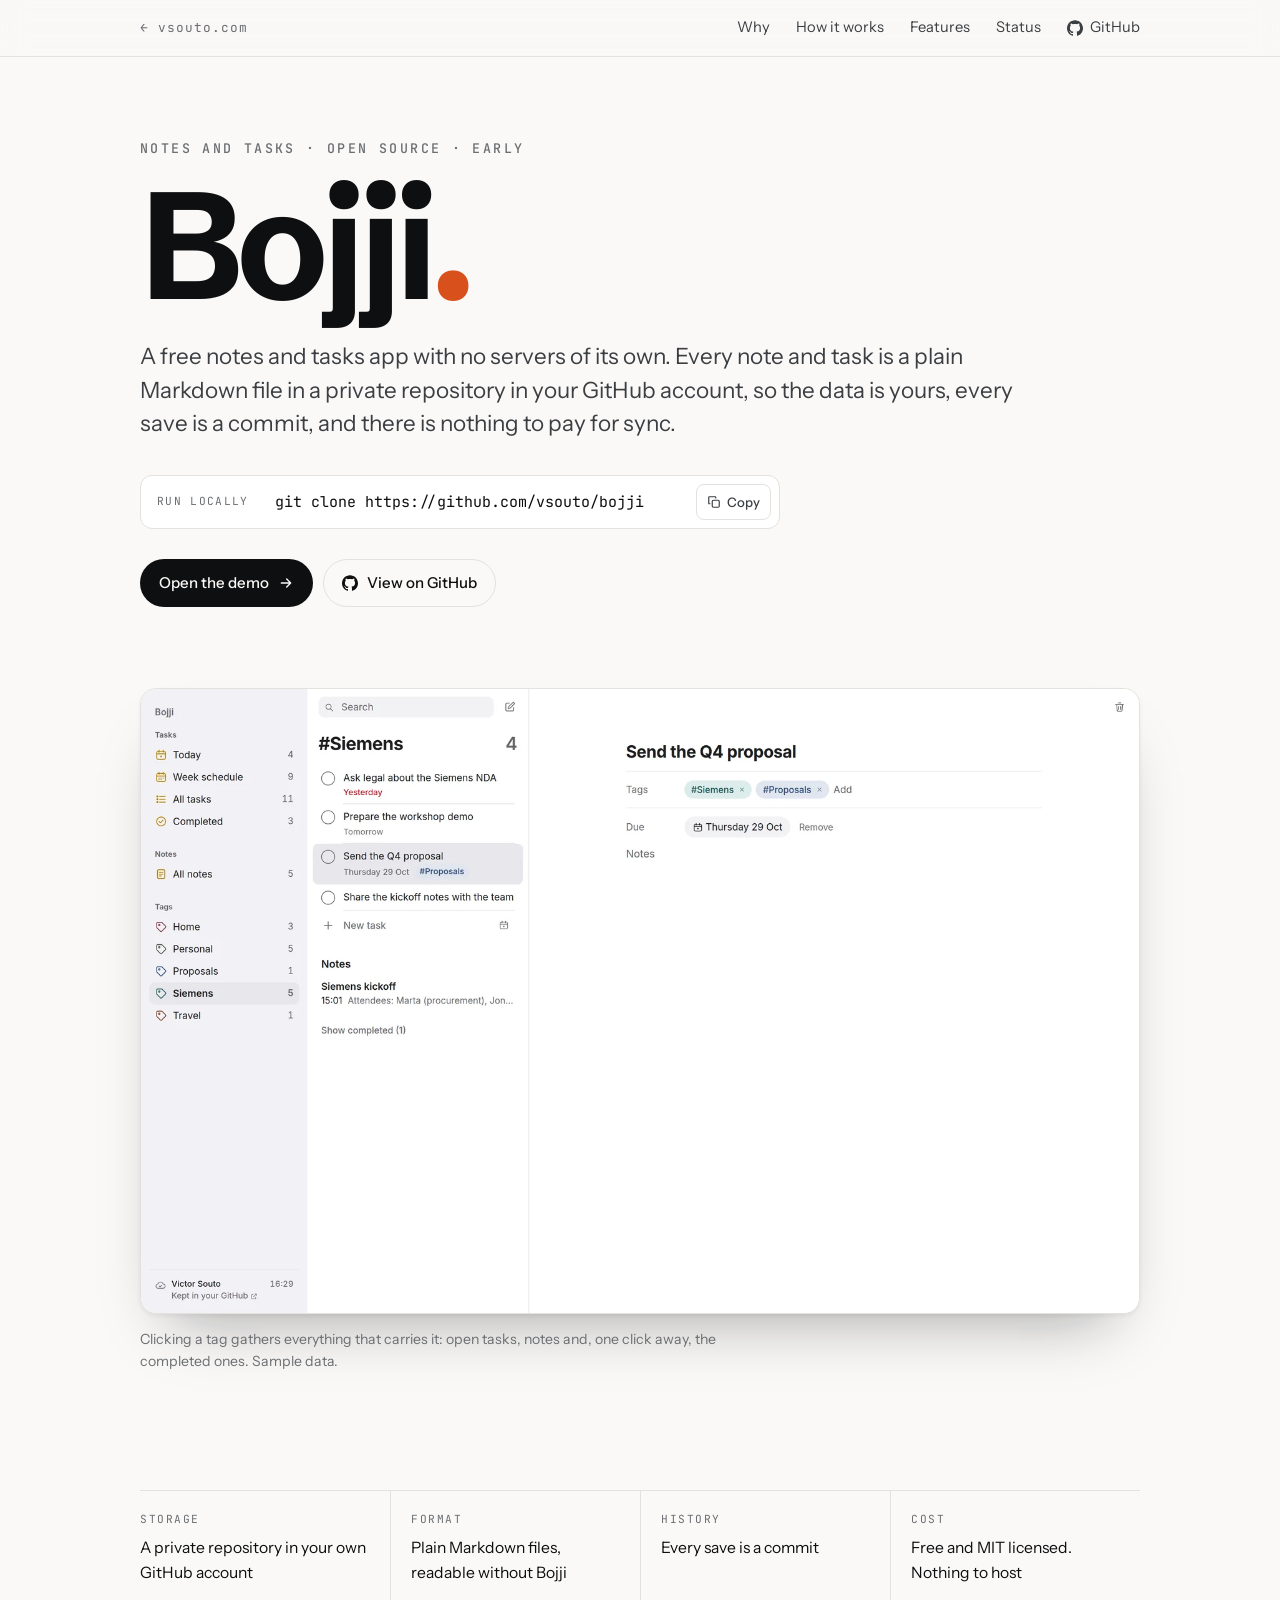
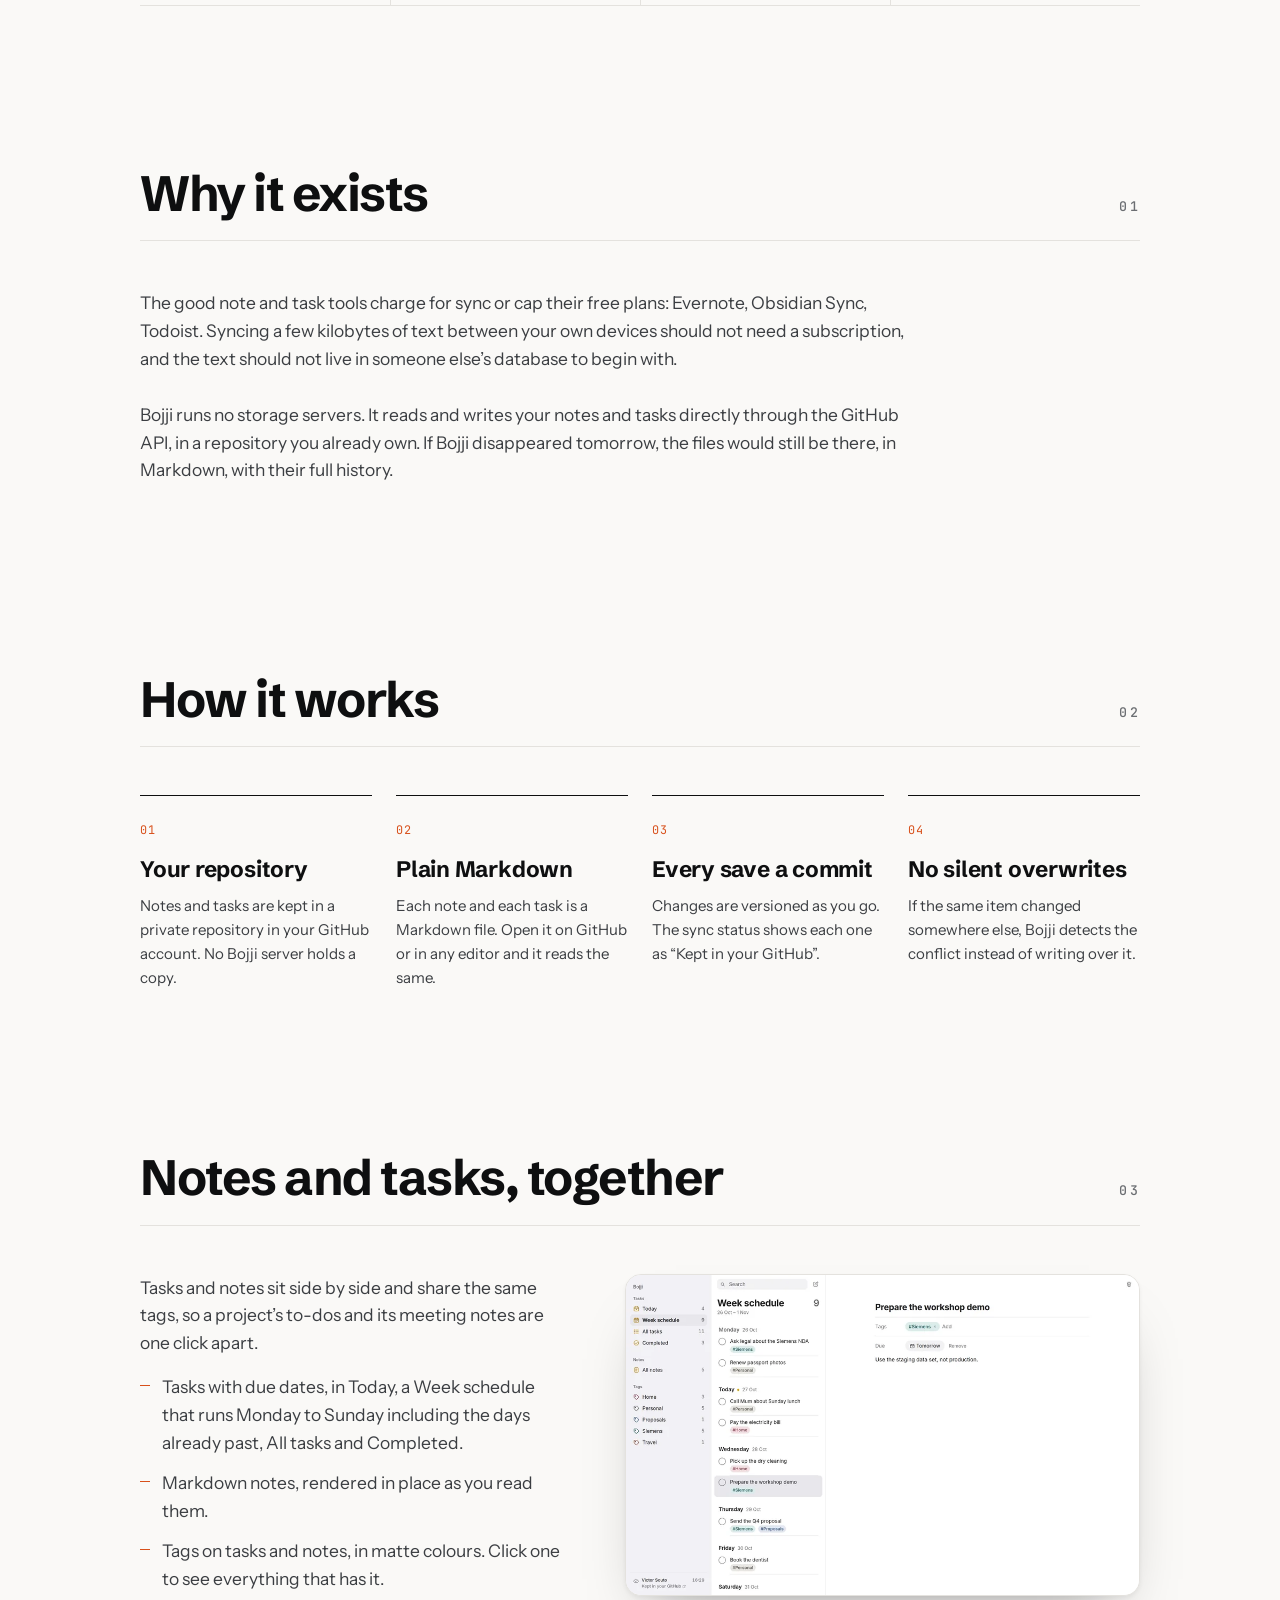
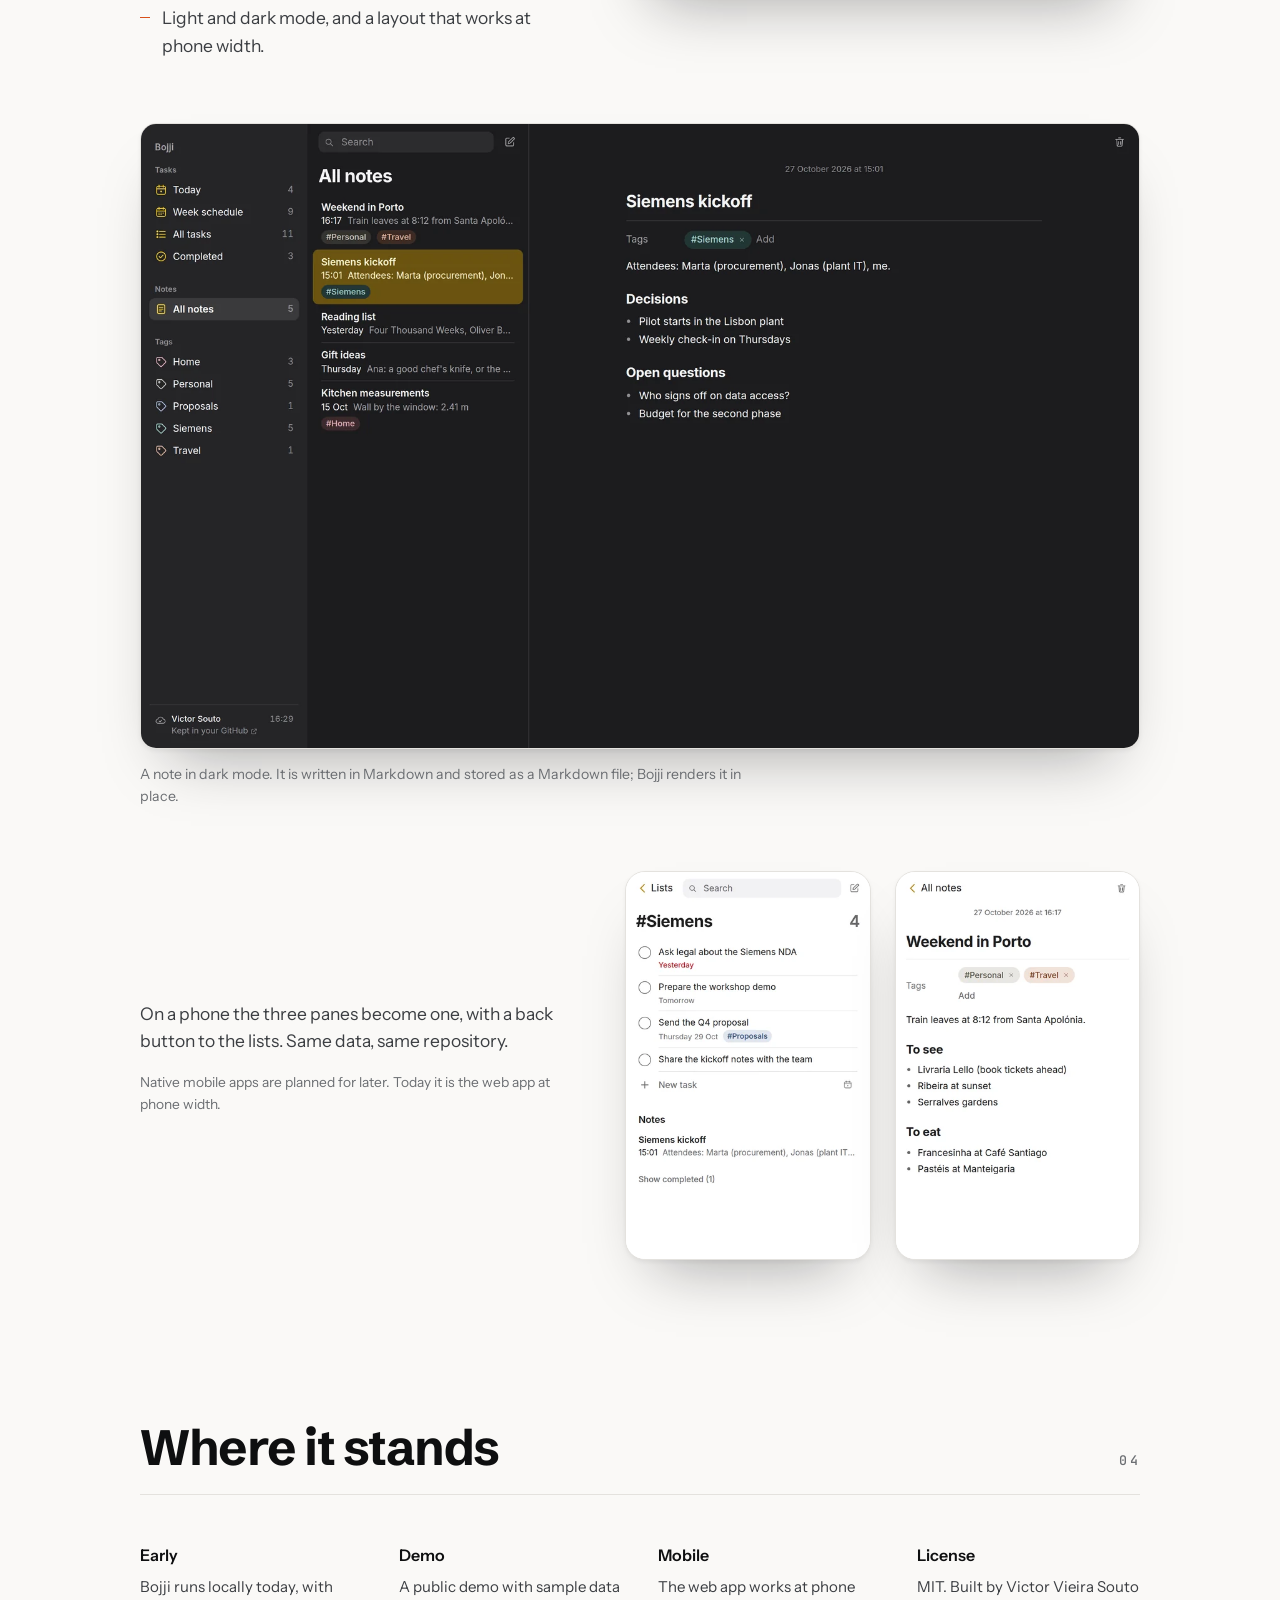
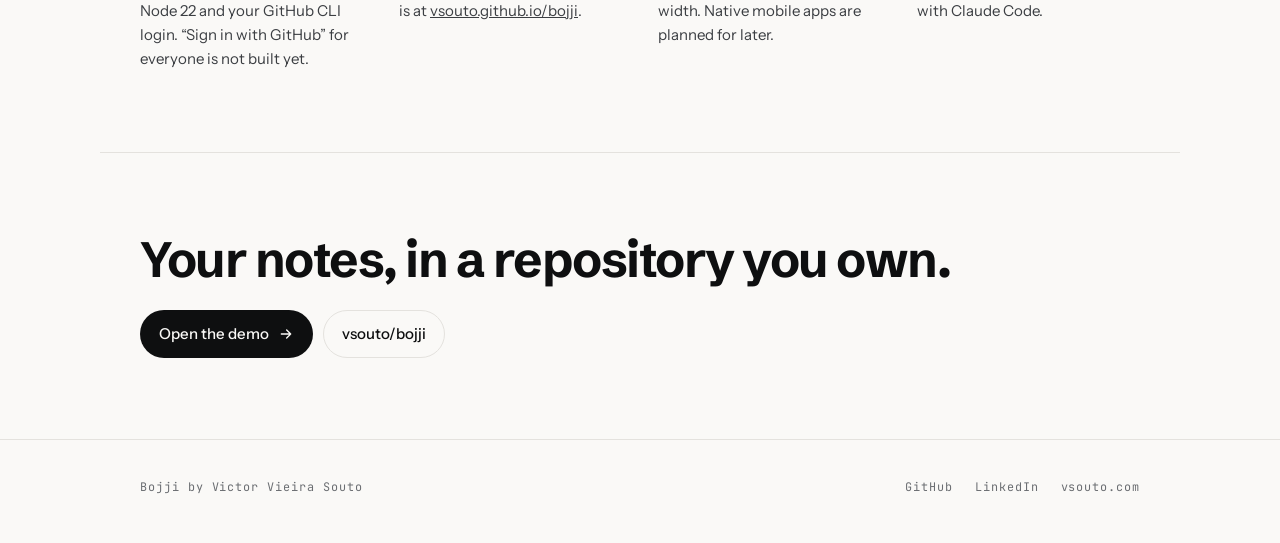
==== projects/bojji.html @ c4fc76d4 "Add Bojji landing page at /projects/bojji A page for Bojji, the open-source notes and tasks app that" ====
<!doctype html>
<html lang="en">
<head>
<meta charset="utf-8">
<meta name="viewport" content="width=device-width, initial-scale=1">
<title>Bojji — free, open-source notes and tasks kept in your own GitHub · Victor Vieira Souto</title>
<meta name="description" content="Bojji is a free, open-source notes and tasks app. Every note and task is a plain Markdown file in a private repository in your own GitHub account: owned by you, versioned on every save, readable without Bojji, and free to host.">
<meta name="author" content="Victor Vieira Souto">
<meta name="robots" content="index, follow, max-image-preview:large">
<link rel="canonical" href="https://vsouto.com/projects/bojji">

<meta property="og:type" content="website">
<meta property="og:site_name" content="Victor Vieira Souto">
<meta property="og:locale" content="en_US">
<meta property="og:url" content="https://vsouto.com/projects/bojji">
<meta property="og:title" content="Bojji — notes and tasks kept in your own GitHub">
<meta property="og:description" content="Free and open source. Notes and tasks as plain Markdown in a private repository you own, with every save a commit. No storage servers, nothing to pay for sync.">
<meta property="og:image" content="https://vsouto.com/assets/projects/bojji/og.png">
<meta property="og:image:width" content="1200">
<meta property="og:image:height" content="630">
<meta property="og:image:alt" content="Bojji showing the Siemens tag: four open tasks with due dates, a note, and the task Send the Q4 proposal open with its tags and due date.">
<meta name="twitter:card" content="summary_large_image">
<meta name="twitter:title" content="Bojji — notes and tasks kept in your own GitHub">
<meta name="twitter:description" content="Free and open source. Notes and tasks as plain Markdown in a private repository you own, with every save a commit. No storage servers, nothing to pay for sync.">
<meta name="twitter:image" content="https://vsouto.com/assets/projects/bojji/og.png">

<link rel="icon" href="/favicon.ico" sizes="32x32">
<link rel="preconnect" href="https://fonts.googleapis.com">
<link rel="preconnect" href="https://fonts.gstatic.com" crossorigin>
<link rel="stylesheet" href="https://fonts.googleapis.com/css2?family=Schibsted+Grotesk:wght@600;700&family=Instrument+Sans:wght@400;500;600&family=JetBrains+Mono:wght@400;500&display=swap">
<link rel="stylesheet" href="/assets/css/site.css">
<!-- Shares the product-page layout of the c4x page. -->
<link rel="stylesheet" href="/assets/css/c4x.css">
<link rel="preload" as="image" type="image/webp" imagesrcset="/assets/projects/bojji/tag-light-960.webp 960w, /assets/projects/bojji/tag-light-1600.webp 1600w" imagesizes="(min-width: 1120px) 1040px, calc(100vw - 40px)">

<script type="application/ld+json">
{
  "@context": "https://schema.org",
  "@graph": [
    {
      "@type": "WebApplication",
      "@id": "https://vsouto.com/projects/bojji#app",
      "name": "Bojji",
      "url": "https://vsouto.github.io/bojji/",
      "description": "Free, open-source notes and tasks app. Notes and tasks are plain Markdown files in a private repository in the user's own GitHub account, read and written through the GitHub API, with no storage servers.",
      "applicationCategory": "ProductivityApplication",
      "operatingSystem": "Any (web browser)",
      "license": "https://opensource.org/licenses/MIT",
      "image": "https://vsouto.com/assets/projects/bojji/og.png",
      "screenshot": [
        "https://vsouto.com/assets/projects/bojji/tag-light.png",
        "https://vsouto.com/assets/projects/bojji/note-dark.png",
        "https://vsouto.com/assets/projects/bojji/week-light.png"
      ],
      "keywords": "notes app, task manager, Markdown, GitHub, open source, local-first, own your data",
      "offers": { "@type": "Offer", "price": "0", "priceCurrency": "USD" },
      "author": { "@id": "https://vsouto.com/#person" },
      "isAccessibleForFree": true
    },
    {
      "@type": "SoftwareSourceCode",
      "@id": "https://github.com/vsouto/bojji#code",
      "name": "bojji",
      "codeRepository": "https://github.com/vsouto/bojji",
      "programmingLanguage": ["JavaScript", "HTML", "CSS"],
      "runtimePlatform": "Node.js 22",
      "license": "https://opensource.org/licenses/MIT",
      "author": { "@id": "https://vsouto.com/#person" }
    },
    {
      "@type": "Person",
      "@id": "https://vsouto.com/#person",
      "name": "Victor Vieira Souto",
      "url": "https://vsouto.com/",
      "sameAs": ["https://github.com/vsouto", "https://www.linkedin.com/in/victorsouto/"]
    },
    {
      "@type": "BreadcrumbList",
      "itemListElement": [
        { "@type": "ListItem", "position": 1, "name": "Victor Vieira Souto", "item": "https://vsouto.com/" },
        { "@type": "ListItem", "position": 2, "name": "Bojji", "item": "https://vsouto.com/projects/bojji" }
      ]
    },
    {
      "@type": "WebPage",
      "@id": "https://vsouto.com/projects/bojji#page",
      "url": "https://vsouto.com/projects/bojji",
      "name": "Bojji — free, open-source notes and tasks kept in your own GitHub",
      "inLanguage": "en",
      "isPartOf": { "@id": "https://vsouto.com/#website" },
      "mainEntity": { "@id": "https://vsouto.com/projects/bojji#app" },
      "primaryImageOfPage": "https://vsouto.com/assets/projects/bojji/og.png"
    }
  ]
}
</script>
</head>

<body class="c4x">

<header class="topbar">
  <div class="shell topbar-in">
    <a class="home" href="/">vsouto.com</a>
    <nav aria-label="Page">
      <a href="#why">Why</a>
      <a href="#how">How it works</a>
      <a href="#features">Features</a>
      <a href="#status">Status</a>
      <a class="gh" href="https://github.com/vsouto/bojji" target="_blank" rel="noopener noreferrer"><svg viewBox="0 0 24 24" fill="currentColor" aria-hidden="true"><path d="M12 .297c-6.63 0-12 5.373-12 12 0 5.303 3.438 9.8 8.205 11.385.6.113.82-.258.82-.577 0-.285-.01-1.04-.015-2.04-3.338.724-4.042-1.61-4.042-1.61C4.422 18.07 3.633 17.7 3.633 17.7c-1.087-.744.084-.729.084-.729 1.205.084 1.838 1.236 1.838 1.236 1.07 1.835 2.809 1.305 3.495.998.108-.776.417-1.305.76-1.605-2.665-.3-5.466-1.332-5.466-5.93 0-1.31.465-2.38 1.235-3.22-.135-.303-.54-1.523.105-3.176 0 0 1.005-.322 3.3 1.23.96-.267 1.98-.399 3-.405 1.02.006 2.04.138 3 .405 2.28-1.552 3.285-1.23 3.285-1.23.645 1.653.24 2.873.12 3.176.765.84 1.23 1.91 1.23 3.22 0 4.61-2.805 5.625-5.475 5.92.42.36.81 1.096.81 2.22 0 1.606-.015 2.896-.015 3.286 0 .315.21.69.825.57C20.565 22.092 24 17.592 24 12.297c0-6.627-5.373-12-12-12"/></svg><span>GitHub</span></a>
    </nav>
  </div>
</header>

<main>

  <section class="x-hero shell" aria-labelledby="x-title">
    <p class="eyebrow">Notes and tasks · Open source · Early</p>
    <h1 id="x-title" class="x-name">Bojji<span>.</span></h1>
    <p class="x-lede">A free notes and tasks app with no servers of its own. Every note and task is a plain Markdown file in a private repository in your GitHub account, so the data is yours, every save is a commit, and there is nothing to pay for sync.</p>

    <div class="x-install">
      <div class="cmd"><span class="cmd-label">Run locally</span><code id="cmd-clone">git clone https://github.com/vsouto/bojji</code><button type="button" class="cmd-copy" data-copy="cmd-clone" aria-label="Copy clone command"><svg viewBox="0 0 24 24" fill="none" stroke="currentColor" stroke-width="2" stroke-linecap="round" stroke-linejoin="round" aria-hidden="true"><rect x="9" y="9" width="12" height="12" rx="2"/><path d="M5 15H4a1 1 0 0 1-1-1V4a1 1 0 0 1 1-1h10a1 1 0 0 1 1 1v1"/></svg><span>Copy</span></button></div>
    </div>

    <div class="link-row">
      <a class="btn btn-solid" href="https://vsouto.github.io/bojji/" target="_blank" rel="noopener noreferrer">Open the demo <svg viewBox="0 0 24 24" fill="none" stroke="currentColor" stroke-width="2" stroke-linecap="round" stroke-linejoin="round" aria-hidden="true"><path d="M5 12h14M13 6l6 6-6 6"/></svg></a>
      <a class="btn btn-ghost" href="https://github.com/vsouto/bojji" target="_blank" rel="noopener noreferrer"><svg viewBox="0 0 24 24" fill="currentColor" aria-hidden="true"><path d="M12 .297c-6.63 0-12 5.373-12 12 0 5.303 3.438 9.8 8.205 11.385.6.113.82-.258.82-.577 0-.285-.01-1.04-.015-2.04-3.338.724-4.042-1.61-4.042-1.61C4.422 18.07 3.633 17.7 3.633 17.7c-1.087-.744.084-.729.084-.729 1.205.084 1.838 1.236 1.838 1.236 1.07 1.835 2.809 1.305 3.495.998.108-.776.417-1.305.76-1.605-2.665-.3-5.466-1.332-5.466-5.93 0-1.31.465-2.38 1.235-3.22-.135-.303-.54-1.523.105-3.176 0 0 1.005-.322 3.3 1.23.96-.267 1.98-.399 3-.405 1.02.006 2.04.138 3 .405 2.28-1.552 3.285-1.23 3.285-1.23.645 1.653.24 2.873.12 3.176.765.84 1.23 1.91 1.23 3.22 0 4.61-2.805 5.625-5.475 5.92.42.36.81 1.096.81 2.22 0 1.606-.015 2.896-.015 3.286 0 .315.21.69.825.57C20.565 22.092 24 17.592 24 12.297c0-6.627-5.373-12-12-12"/></svg>View on GitHub</a>
    </div>
  </section>

  <figure class="x-shot x-shot-hero shell">
    <picture class=""><source type="image/webp" srcset="/assets/projects/bojji/tag-light-960.webp 960w, /assets/projects/bojji/tag-light-1600.webp 1600w" sizes="(min-width: 1120px) 1040px, calc(100vw - 40px)"><img src="/assets/projects/bojji/tag-light.png" width="1600" height="1000" alt="Bojji with the Siemens tag selected: four open tasks with their due dates, the Siemens kickoff note below them, and the task Send the Q4 proposal open with its tags and a due date of Thursday 29 October." loading="eager" fetchpriority="high" decoding="async"></picture>
    <figcaption>Clicking a tag gathers everything that carries it: open tasks, notes and, one click away, the completed ones. Sample data.</figcaption>
  </figure>

  <section class="shell x-facts" aria-label="At a glance">
    <dl>
      <div><dt>Storage</dt><dd>A private repository in your own GitHub account</dd></div>
      <div><dt>Format</dt><dd>Plain Markdown files, readable without Bojji</dd></div>
      <div><dt>History</dt><dd>Every save is a commit</dd></div>
      <div><dt>Cost</dt><dd>Free and MIT licensed. Nothing to host</dd></div>
    </dl>
  </section>

  <section id="why" class="shell" aria-labelledby="why-title">
    <div class="section-head"><h2 id="why-title">Why it exists</h2><p class="eyebrow">01</p></div>
    <p class="x-intro">The good note and task tools charge for sync or cap their free plans: Evernote, Obsidian Sync, Todoist. Syncing a few kilobytes of text between your own devices should not need a subscription, and the text should not live in someone else&#8217;s database to begin with.</p>
    <p class="x-intro">Bojji runs no storage servers. It reads and writes your notes and tasks directly through the GitHub API, in a repository you already own. If Bojji disappeared tomorrow, the files would still be there, in Markdown, with their full history.</p>
  </section>

  <section id="how" class="shell" aria-labelledby="how-title">
    <div class="section-head"><h2 id="how-title">How it works</h2><p class="eyebrow">02</p></div>
    <ol class="x-steps">
      <li><h3>Your repository</h3><p>Notes and tasks are kept in a private repository in your GitHub account. No Bojji server holds a copy.</p></li>
      <li><h3>Plain Markdown</h3><p>Each note and each task is a Markdown file. Open it on GitHub or in any editor and it reads the same.</p></li>
      <li><h3>Every save a commit</h3><p>Changes are versioned as you go. The sync status shows each one as &#8220;Kept in your GitHub&#8221;.</p></li>
      <li><h3>No silent overwrites</h3><p>If the same item changed somewhere else, Bojji detects the conflict instead of writing over it.</p></li>
    </ol>
  </section>

  <section id="features" class="shell" aria-labelledby="features-title">
    <div class="section-head"><h2 id="features-title">Notes and tasks, together</h2><p class="eyebrow">03</p></div>
    <div class="x-cols x-cols-top">
      <div class="x-copy">
        <p>Tasks and notes sit side by side and share the same tags, so a project&#8217;s to-dos and its meeting notes are one click apart.</p>
        <ul class="x-list">
          <li>Tasks with due dates, in Today, a Week schedule that runs Monday to Sunday including the days already past, All tasks and Completed.</li>
          <li>Markdown notes, rendered in place as you read them.</li>
          <li>Tags on tasks and notes, in matte colours. Click one to see everything that has it.</li>
          <li>Light and dark mode, and a layout that works at phone width.</li>
        </ul>
      </div>
      <figure class="x-shot">
        <picture class=""><source type="image/webp" srcset="/assets/projects/bojji/week-light-960.webp 960w, /assets/projects/bojji/week-light-1600.webp 1600w" sizes="(min-width: 960px) 560px, calc(100vw - 40px)"><img src="/assets/projects/bojji/week-light.png" width="1600" height="1000" alt="Week schedule for 26 October to 1 November: tasks grouped under Monday, Today, Wednesday, Thursday and Friday, each with a coloured tag, and the task Prepare the workshop demo open." loading="lazy" decoding="async"></picture>
      </figure>
    </div>

    <figure class="x-shot x-shot-wide">
      <picture class=""><source type="image/webp" srcset="/assets/projects/bojji/note-dark-960.webp 960w, /assets/projects/bojji/note-dark-1600.webp 1600w" sizes="(min-width: 1120px) 1040px, calc(100vw - 40px)"><img src="/assets/projects/bojji/note-dark.png" width="1600" height="1000" alt="Dark mode: the All notes list with the Siemens kickoff note open, rendered from Markdown with Decisions and Open questions headings and bulleted lists." loading="lazy" decoding="async"></picture>
      <figcaption>A note in dark mode. It is written in Markdown and stored as a Markdown file; Bojji renders it in place.</figcaption>
    </figure>

    <div class="x-cols x-phones">
      <div class="x-copy">
        <p>On a phone the three panes become one, with a back button to the lists. Same data, same repository.</p>
        <p class="x-note">Native mobile apps are planned for later. Today it is the web app at phone width.</p>
      </div>
      <div class="x-pair">
        <figure class="x-shot">
          <picture class=""><source type="image/webp" srcset="/assets/projects/bojji/mobile-tag-390.webp 390w, /assets/projects/bojji/mobile-tag-780.webp 780w" sizes="(min-width: 960px) 260px, calc(50vw - 30px)"><img src="/assets/projects/bojji/mobile-tag.png" width="780" height="1240" alt="Bojji on a phone: the Siemens tag with four tasks and the Siemens kickoff note." loading="lazy" decoding="async"></picture>
        </figure>
        <figure class="x-shot">
          <picture class=""><source type="image/webp" srcset="/assets/projects/bojji/mobile-note-390.webp 390w, /assets/projects/bojji/mobile-note-780.webp 780w" sizes="(min-width: 960px) 260px, calc(50vw - 30px)"><img src="/assets/projects/bojji/mobile-note.png" width="780" height="1240" alt="Bojji on a phone: the note Weekend in Porto with Personal and Travel tags and two bulleted lists." loading="lazy" decoding="async"></picture>
        </figure>
      </div>
    </div>
  </section>

  <section id="status" class="shell" aria-labelledby="status-title">
    <div class="section-head"><h2 id="status-title">Where it stands</h2><p class="eyebrow">04</p></div>
    <div class="x-faq">
      <div><h3>Early</h3><p>Bojji runs locally today, with Node 22 and your GitHub CLI login. &#8220;Sign in with GitHub&#8221; for everyone is not built yet.</p></div>
      <div><h3>Demo</h3><p>A public demo with sample data is at <a href="https://vsouto.github.io/bojji/" target="_blank" rel="noopener noreferrer">vsouto.github.io/bojji</a>.</p></div>
      <div><h3>Mobile</h3><p>The web app works at phone width. Native mobile apps are planned for later.</p></div>
      <div><h3>License</h3><p>MIT. Built by Victor Vieira Souto with Claude Code.</p></div>
    </div>
  </section>

  <section class="shell x-end" aria-labelledby="end-title">
    <h2 id="end-title">Your notes, in a repository you own.</h2>
    <div class="link-row">
      <a class="btn btn-solid" href="https://vsouto.github.io/bojji/" target="_blank" rel="noopener noreferrer">Open the demo <svg viewBox="0 0 24 24" fill="none" stroke="currentColor" stroke-width="2" stroke-linecap="round" stroke-linejoin="round" aria-hidden="true"><path d="M5 12h14M13 6l6 6-6 6"/></svg></a>
      <a class="btn btn-ghost" href="https://github.com/vsouto/bojji" target="_blank" rel="noopener noreferrer">vsouto/bojji</a>
    </div>
  </section>

</main>

<footer>
  <div class="shell foot">
    <span>Bojji by <a href="/">Victor Vieira Souto</a></span>
    <nav>
      <a href="https://github.com/vsouto/bojji" target="_blank" rel="noopener noreferrer">GitHub</a>
      <a href="https://www.linkedin.com/in/victorsouto/" target="_blank" rel="noopener noreferrer">LinkedIn</a>
      <a href="/">vsouto.com</a>
    </nav>
  </div>
</footer>

<script src="/assets/js/c4x.js" defer></script>
</body>
</html>
---- assets/css/site.css ----
/* ============================================================
   vsouto.com
   Achromatic ground, one accent. The accent is Braun orange --
   Rams is the lineage this kind of restraint actually comes from.
   ============================================================ */

:root{
  --paper:#FAF9F7;
  --paper-2:#FFFFFF;
  --ink:#0E0F10;
  --ink-2:#3B3E42;
  --muted:#6B6E72;
  --hairline:#E4E2DE;
  --hairline-2:#EFEDE9;
  --accent:#D8501B;
  --accent-ink:#FFFFFF;
  --field-dot:14,15,16;
  --field-hot:216,80,27;
  --lift:0 1px 2px rgba(14,15,16,.04), 0 18px 40px -28px rgba(14,15,16,.32);
  --lift-2:0 2px 4px rgba(14,15,16,.05), 0 34px 60px -30px rgba(14,15,16,.36);

  --step--1:clamp(.78rem,.76rem + .1vw,.83rem);
  --step-0:clamp(1rem,.97rem + .16vw,1.09rem);
  --step-1:clamp(1.2rem,1.13rem + .34vw,1.42rem);
  --step-2:clamp(1.55rem,1.4rem + .74vw,2.1rem);
  --step-3:clamp(2rem,1.6rem + 2vw,3.1rem);

  --gutter:clamp(20px,5vw,40px);
  --measure:1080px;
}

@media (prefers-color-scheme: dark){
  :root:not([data-theme="light"]){
    --paper:#0A0B0C;
    --paper-2:#111314;
    --ink:#F2F1ED;
    --ink-2:#C4C5C7;
    --muted:#8B8E93;
    --hairline:#1F2123;
    --hairline-2:#191B1D;
    --accent:#FF6B33;
    --accent-ink:#160A04;
    --field-dot:242,241,237;
    --field-hot:255,107,51;
    --lift:0 1px 2px rgba(0,0,0,.5), 0 18px 40px -28px rgba(0,0,0,.9);
    --lift-2:0 2px 4px rgba(0,0,0,.55), 0 34px 60px -30px rgba(0,0,0,.95);
  }
}
:root[data-theme="dark"]{
  --paper:#0A0B0C;
  --paper-2:#111314;
  --ink:#F2F1ED;
  --ink-2:#C4C5C7;
  --muted:#8B8E93;
  --hairline:#1F2123;
  --hairline-2:#191B1D;
  --accent:#FF6B33;
  --accent-ink:#160A04;
  --field-dot:242,241,237;
  --field-hot:255,107,51;
  --lift:0 1px 2px rgba(0,0,0,.5), 0 18px 40px -28px rgba(0,0,0,.9);
  --lift-2:0 2px 4px rgba(0,0,0,.55), 0 34px 60px -30px rgba(0,0,0,.95);
}

*,*::before,*::after{box-sizing:border-box}

html{-webkit-text-size-adjust:100%}

body{
  margin:0;
  background:var(--paper);
  color:var(--ink);
  font-family:"Instrument Sans",system-ui,-apple-system,"Segoe UI",sans-serif;
  font-size:var(--step-0);
  line-height:1.6;
  -webkit-font-smoothing:antialiased;
  -moz-osx-font-smoothing:grayscale;
}

::selection{background:var(--accent); color:var(--accent-ink)}

a{color:inherit}

:where(a,button):focus-visible{
  outline:2px solid var(--accent);
  outline-offset:3px;
  border-radius:2px;
}

.shell{
  width:100%;
  max-width:var(--measure);
  margin-inline:auto;
  padding-inline:var(--gutter);
}

.eyebrow{
  font-family:"JetBrains Mono",ui-monospace,SFMono-Regular,Menlo,monospace;
  font-size:var(--step--1);
  font-weight:500;
  letter-spacing:.18em;
  text-transform:uppercase;
  color:var(--muted);
}

/* ---------------- hero ---------------- */

.hero{
  position:relative;
  min-height:100svh;
  display:grid;
  align-content:center;
  overflow:hidden;
  border-bottom:1px solid var(--hairline);
}

#field{
  position:absolute;
  inset:0;
  width:100%;
  height:100%;
  pointer-events:none;
  z-index:0;
}

/* keeps the name legible over the densest part of the field */
.hero::after{
  content:"";
  position:absolute;
  inset:0;
  z-index:1;
  pointer-events:none;
  background:radial-gradient(ellipse 62% 42% at 50% 44%, var(--paper) 0%, transparent 70%);
  opacity:.78;
}

.hero-inner{
  position:relative;
  z-index:2;
  padding-block:14vh 0;
}

.hero-name{
  font-family:"Schibsted Grotesk","Instrument Sans",system-ui,sans-serif;
  font-weight:700;
  font-size:clamp(2.9rem,11.5vw,8.5rem);
  line-height:.92;
  letter-spacing:-.045em;
  margin:.28em 0 0;
  text-wrap:balance;
}

.hero-name .accent{
  display:block;
  color:var(--accent);
}

.hero-line{
  margin:1.35em 0 0;
  max-width:34ch;
  font-size:var(--step-1);
  line-height:1.45;
  color:var(--ink-2);
  text-wrap:pretty;
}

.hero-cue{
  position:absolute;
  left:50%;
  bottom:clamp(20px,4.5vh,40px);
  translate:-50% 0;
  z-index:2;
  display:grid;
  justify-items:center;
  gap:10px;
  color:var(--muted);
}
.hero-cue span{
  font-family:"JetBrains Mono",ui-monospace,monospace;
  font-size:.7rem;
  letter-spacing:.2em;
  text-transform:uppercase;
}
.hero-cue i{
  display:block;
  width:1px;
  height:38px;
  background:linear-gradient(var(--hairline),transparent);
}

/* ---------------- sections ---------------- */

section{padding-block:clamp(72px,11vh,132px)}

.section-head{
  display:flex;
  align-items:baseline;
  justify-content:space-between;
  gap:24px;
  flex-wrap:wrap;
  padding-bottom:20px;
  border-bottom:1px solid var(--hairline);
  margin-bottom:clamp(28px,4vw,48px);
}
.section-head h2{
  font-family:"Schibsted Grotesk","Instrument Sans",sans-serif;
  font-weight:700;
  font-size:var(--step-2);
  letter-spacing:-.028em;
  line-height:1.1;
  margin:0;
}

/* ---------------- identity card ---------------- */

.card{
  background:var(--paper-2);
  border:1px solid var(--hairline);
  border-radius:18px;
  padding:clamp(28px,4.5vw,52px);
  box-shadow:var(--lift);
  display:grid;
  gap:22px;
  max-width:640px;
}

.card-title{
  font-family:"Schibsted Grotesk","Instrument Sans",sans-serif;
  font-weight:700;
  font-size:var(--step-2);
  letter-spacing:-.026em;
  line-height:1.15;
  margin:0;
}
.card-desc{
  margin:14px 0 0;
  max-width:52ch;
  color:var(--ink-2);
  font-size:var(--step-0);
  line-height:1.62;
  text-wrap:pretty;
}

.locale{
  display:flex;
  align-items:center;
  gap:9px;
  margin:0;
  font-family:"JetBrains Mono",ui-monospace,monospace;
  font-size:.72rem;
  letter-spacing:.14em;
  text-transform:uppercase;
  color:var(--muted);
}
.flag{
  display:block;
  width:22px;
  height:15.4px;
  border-radius:2.5px;
  overflow:hidden;
  flex:none;
  /* hairline keeps the green edge from dissolving into a light ground */
  box-shadow:inset 0 0 0 .5px rgba(14,15,16,.22);
}
.flag svg{display:block; width:100%; height:100%}

.tags{
  display:flex;
  flex-wrap:wrap;
  gap:8px;
  list-style:none;
  margin:0;
  padding:0;
}
.tags li{
  font-family:"JetBrains Mono",ui-monospace,monospace;
  font-size:.74rem;
  letter-spacing:.04em;
  padding:7px 12px;
  border:1px solid var(--hairline);
  border-radius:999px;
  color:var(--ink-2);
  background:var(--paper);
  white-space:nowrap;
}

.link-row{
  display:flex;
  gap:10px;
  flex-wrap:wrap;
  padding-top:2px;
}

.btn{
  display:inline-flex;
  align-items:center;
  gap:9px;
  text-decoration:none;
  font-weight:500;
  font-size:.94rem;
  padding:11px 18px;
  border-radius:999px;
  border:1px solid transparent;
  transition:background .22s ease, color .22s ease, border-color .22s ease, translate .22s ease;
}
.btn svg{width:16px; height:16px; flex:none}
.btn-solid{
  background:var(--ink);
  color:var(--paper);
}
.btn-solid:hover{background:var(--accent); color:var(--accent-ink)}
.btn-ghost{
  border-color:var(--hairline);
  color:var(--ink);
  background:transparent;
}
.btn-ghost:hover{border-color:var(--accent); color:var(--accent)}
.btn:hover{translate:0 -1px}

/* ---------------- work ---------------- */

/* oito cards: 1 coluna no celular, 2 no tablet, 3 no desktop. */
.work-grid{
  display:grid;
  grid-template-columns:1fr;
  gap:clamp(18px,2.4vw,28px);
}
@media (min-width:640px){
  .work-grid{grid-template-columns:repeat(2,1fr)}
}
@media (min-width:980px){
  .work-grid{grid-template-columns:repeat(3,1fr)}
}

.work-card{
  display:grid;
  grid-template-rows:auto 1fr auto;
  text-decoration:none;
  background:var(--paper-2);
  border:1px solid var(--hairline);
  border-radius:16px;
  overflow:hidden;
  transition:border-color .3s ease, box-shadow .3s ease, translate .3s ease;
}
.work-card:hover{
  border-color:var(--hairline);
  box-shadow:var(--lift-2);
  translate:0 -4px;
}

.work-shot{
  position:relative;
  aspect-ratio:808/632;
  overflow:hidden;
  background:var(--hairline-2);
  border-bottom:1px solid var(--hairline);
}
/* a imagem transborda 7% em cima e embaixo: essa folga e o curso do parallax */
.work-shot img{
  position:absolute;
  inset:-7% 0;
  display:block;
  width:100%;
  height:114%;
  object-fit:cover;
  transition:scale .5s cubic-bezier(.2,.6,.2,1);
}
.work-card:hover .work-shot img{scale:1.035}

.work-meta{padding:22px 22px 6px}
.work-kicker{
  font-family:"JetBrains Mono",ui-monospace,monospace;
  font-size:.68rem;
  letter-spacing:.16em;
  text-transform:uppercase;
  color:var(--accent);
}
.work-title{
  font-family:"Schibsted Grotesk","Instrument Sans",sans-serif;
  font-weight:700;
  font-size:var(--step-1);
  letter-spacing:-.02em;
  line-height:1.2;
  margin:9px 0 0;
}
.work-blurb{
  margin:9px 0 0;
  font-size:.92rem;
  line-height:1.55;
  color:var(--muted);
  text-wrap:pretty;
}
.work-go{
  padding:16px 22px 22px;
  font-family:"JetBrains Mono",ui-monospace,monospace;
  font-size:.7rem;
  letter-spacing:.13em;
  text-transform:uppercase;
  color:var(--muted);
  transition:color .25s ease;
}
.work-go::after{content:" \2192"}
.work-card:hover .work-go{color:var(--accent)}

.work-all{
  margin-top:clamp(26px,3.5vw,40px);
  display:flex;
  justify-content:flex-start;
}

/* ---------------- pitch ----------------
   The quiet close: two lines and a way in. No card, no section number --
   it should read as an aside, not as another section.
   ---------------------------------------- */

.pitch{padding-block:0 clamp(64px,10vh,120px)}
.pitch-in{
  display:flex;
  align-items:flex-end;
  justify-content:space-between;
  gap:28px 40px;
  flex-wrap:wrap;
  padding-top:clamp(36px,5vw,56px);
  border-top:1px solid var(--hairline);
}
.pitch-lines{
  margin:0;
  font-family:"Schibsted Grotesk","Instrument Sans",sans-serif;
  font-weight:600;
  font-size:clamp(1.6rem,1.1rem + 2.1vw,2.7rem);
  line-height:1.12;
  letter-spacing:-.03em;
}
.pitch-lines span{display:block}
.pitch-lines span:first-child{color:var(--muted)}
.pitch-lines span:last-child{color:var(--ink)}

.pitch-btn{
  display:inline-flex;
  align-items:center;
  gap:12px;
  min-height:44px;
  padding:0 2px;
  border:0;
  background:none;
  cursor:pointer;
  color:var(--ink-2);
  font:500 .74rem/1 "JetBrains Mono",ui-monospace,monospace;
  letter-spacing:.16em;
  text-transform:uppercase;
  position:relative;
  transition:color .3s ease;
}
/* hairline that fills with the accent from the left on hover */
.pitch-btn::after{
  content:"";
  position:absolute;
  left:2px; right:2px; bottom:8px;
  height:1px;
  background:linear-gradient(90deg,var(--accent) 50%,var(--hairline) 50%) 100% 0/200% 100% no-repeat;
  transition:background-position .55s cubic-bezier(.2,.7,.2,1);
}
.pitch-btn svg{width:15px; height:15px; transition:translate .45s cubic-bezier(.2,.7,.2,1)}
.pitch-btn:hover{color:var(--accent)}
.pitch-btn:hover::after{background-position:0 0}
.pitch-btn:hover svg{translate:4px 0}

/* ---------------- contact sheet ---------------- */

.sheet{
  width:min(540px,calc(100% - 32px));
  max-height:calc(100dvh - 32px);
  margin:auto;
  padding:0;
  border:1px solid var(--hairline);
  border-radius:20px;
  background:var(--paper-2);
  color:var(--ink);
  box-shadow:var(--lift-2), 0 60px 120px -40px rgba(0,0,0,.35);
  overflow:auto;
}
.sheet::backdrop{
  background:color-mix(in srgb,var(--paper) 62%,transparent);
  backdrop-filter:blur(10px) saturate(.9);
  -webkit-backdrop-filter:blur(10px) saturate(.9);
}
.sheet[open]{animation:sheet-in .5s cubic-bezier(.16,.8,.24,1)}
.sheet[open]::backdrop{animation:fade-in .4s ease}
.sheet.closing{animation:sheet-out .22s ease forwards}
.sheet.closing::backdrop{animation:fade-out .22s ease forwards}
@keyframes sheet-in{from{opacity:0; translate:0 16px; scale:.985}}
@keyframes sheet-out{to{opacity:0; translate:0 8px; scale:.99}}
@keyframes fade-in{from{opacity:0}}
@keyframes fade-out{to{opacity:0}}
html.sheet-open{overflow:hidden}

.sheet-form,.sheet-done{
  display:grid;
  gap:18px;
  padding:clamp(24px,5vw,40px);
}
.sheet-done{justify-items:start; gap:14px}
/* display:grid above would beat the hidden attribute */
.sheet [hidden]{display:none}
.sheet-head{
  display:flex;
  align-items:center;
  justify-content:space-between;
  margin-bottom:-6px;
}
.sheet-head .eyebrow{margin:0}
.sheet-x{
  display:grid;
  place-items:center;
  width:44px; height:44px;
  margin:-10px -12px -10px 0;
  border:0;
  border-radius:50%;
  background:none;
  color:var(--muted);
  cursor:pointer;
  transition:color .2s ease, background .2s ease;
}
.sheet-x svg{width:18px; height:18px}
.sheet-x:hover{color:var(--ink); background:var(--hairline-2)}
.sheet-title{
  margin:0;
  font-family:"Schibsted Grotesk","Instrument Sans",sans-serif;
  font-weight:700;
  font-size:var(--step-2);
  letter-spacing:-.028em;
  line-height:1.1;
}
.sheet-sub{margin:-8px 0 4px; color:var(--muted); font-size:.95rem; text-wrap:pretty}
.sheet-done .sheet-sub{margin:0 0 8px}

.fld{display:grid; gap:7px}
.fld span{
  font-family:"JetBrains Mono",ui-monospace,monospace;
  font-size:.68rem;
  letter-spacing:.14em;
  text-transform:uppercase;
  color:var(--muted);
  transition:color .2s ease;
}
.fld input,.fld textarea{
  width:100%;
  font:inherit;
  font-size:1rem;
  color:var(--ink);
  background:var(--paper);
  border:1px solid var(--hairline);
  border-radius:12px;
  padding:12px 14px;
  transition:border-color .2s ease, box-shadow .2s ease;
}
.fld textarea{resize:vertical; min-height:120px; line-height:1.5}
.fld input:focus,.fld textarea:focus{
  outline:none;
  border-color:var(--accent);
  box-shadow:0 0 0 3px color-mix(in srgb,var(--accent) 16%,transparent);
}
.fld:focus-within span{color:var(--accent)}
.fld.invalid input,.fld.invalid textarea{border-color:var(--accent)}
.fld.invalid span{color:var(--accent)}

/* honeypot: present for bots, gone for people and screen readers */
.hp{position:absolute; left:-9999px; width:1px; height:1px; overflow:hidden}

.sheet-foot{
  display:flex;
  align-items:center;
  justify-content:space-between;
  gap:16px;
  flex-wrap:wrap;
  padding-top:4px;
}
.sheet-status{margin:0; font-size:.88rem; color:var(--muted); flex:1 1 180px}
.sheet .btn{border:1px solid transparent; cursor:pointer; font-family:inherit; min-height:44px}
.sheet .btn-ghost{border-color:var(--hairline)}
.sheet-send{padding-inline:26px}
.sheet-send:disabled{opacity:.55; cursor:progress}

/* phones: the sheet rises from the bottom edge */
@media (max-width:560px){
  .sheet{
    width:100%;
    max-width:none;
    margin:auto 0 0;
    border-radius:20px 20px 0 0;
    border-bottom:0;
    max-height:92dvh;
  }
  @keyframes sheet-in{from{translate:0 100%}}
  @keyframes sheet-out{to{translate:0 100%}}
}

/* ---------------- footer ---------------- */

footer{
  border-top:1px solid var(--hairline);
  padding-block:38px 46px;
}
.foot{
  display:flex;
  justify-content:space-between;
  align-items:center;
  gap:20px;
  flex-wrap:wrap;
  font-family:"JetBrains Mono",ui-monospace,monospace;
  font-size:.74rem;
  letter-spacing:.08em;
  color:var(--muted);
}
.foot nav{display:flex; gap:22px; flex-wrap:wrap}
.foot a{
  text-decoration:none;
  transition:color .2s ease;
}
.foot a:hover{color:var(--accent)}

/* ---------------- entrance ---------------- */

.rise{
  opacity:0;
  translate:0 14px;
  animation:rise .95s cubic-bezier(.16,.8,.24,1) forwards;
}
.rise-1{animation-delay:.06s}
.rise-2{animation-delay:.20s}
.rise-3{animation-delay:.34s}
.rise-4{animation-delay:.52s}

@keyframes rise{to{opacity:1; translate:0 0}}

.reveal{
  opacity:0;
  translate:0 18px;
  transition:opacity .8s cubic-bezier(.16,.8,.24,1), translate .8s cubic-bezier(.16,.8,.24,1);
}
.reveal.seen{opacity:1; translate:0 0}
.reveal:nth-child(2){transition-delay:.09s}
.reveal:nth-child(3){transition-delay:.18s}

/* ---------------- scroll ----------------
   Native scroll-driven animations. No library, no scroll listener:
   the browser drives these off the scroll position itself, so the
   motion tracks the finger instead of firing on a trigger.

   One gesture, three parts -- the hero recedes as it leaves while the
   covers drift inside their frames as they arrive. Browsers without
   animation-timeline simply get the static page; nothing is lost.
   ---------------------------------------------------------------- */

.progress{
  position:fixed;
  inset:0 0 auto 0;
  height:2px;
  z-index:50;
  background:var(--accent);
  transform-origin:0 50%;
  scale:0 1;
}

@supports (animation-timeline:scroll()){
  .progress{
    animation:progress linear both;
    animation-timeline:scroll(root block);
  }
  @keyframes progress{
    from{scale:0 1}
    to{scale:1 1}
  }

  /* the hero gives way rather than being scrolled past */
  .hero-inner{
    animation:hero-recede linear both;
    animation-timeline:scroll(root block);
    animation-range:0 88vh;
  }
  @keyframes hero-recede{
    to{opacity:0; scale:.955; translate:0 -3.5vh; filter:blur(2px)}
  }

  #field{
    animation:field-dim linear both;
    animation-timeline:scroll(root block);
    animation-range:0 78vh;
  }
  @keyframes field-dim{
    to{opacity:0}
  }

  .hero-cue{
    animation:cue-out linear both;
    animation-timeline:scroll(root block);
    animation-range:0 26vh;
  }
  @keyframes cue-out{
    to{opacity:0; translate:-50% 14px}
  }
}

@supports (animation-timeline:view()){
  /* the cover drifts through the 7% overhang as the card crosses the
     viewport -- depth without the image ever leaving its frame */
  .work-shot img{
    animation:shot-drift linear both;
    animation-timeline:view();
    animation-range:cover 0% cover 100%;
  }
  @keyframes shot-drift{
    from{translate:0 -3.2%}
    to{translate:0 3.2%}
  }
}

@media (prefers-reduced-motion:reduce){
  *,*::before,*::after{
    animation-duration:.001ms !important;
    animation-iteration-count:1 !important;
    transition-duration:.001ms !important;
    scroll-behavior:auto !important;
  }
  .rise,.reveal{opacity:1; translate:none}
  .hero-inner,.hero-cue,#field,.work-shot img{
    animation:none !important;
    opacity:1;
    scale:none;
    filter:none;
  }
  .hero-cue{translate:-50% 0}
  .progress{display:none}
  .sheet,.sheet::backdrop{animation:none !important}
}
---- assets/css/c4x.css ----
/* ============================================================
   vsouto.com/skills/c4x
   Product page for the c4x skill. Builds on site.css tokens;
   the accent stays Braun orange and is used for the x only.
   ============================================================ */

.c4x section{padding-block:clamp(56px,9vh,104px)}

/* ---------------- top bar ---------------- */

.topbar{
  position:sticky;
  top:0;
  z-index:10;
  background:color-mix(in srgb, var(--paper) 86%, transparent);
  backdrop-filter:saturate(1.4) blur(12px);
  -webkit-backdrop-filter:saturate(1.4) blur(12px);
  border-bottom:1px solid var(--hairline);
}
.topbar-in{
  display:flex;
  align-items:center;
  justify-content:space-between;
  gap:16px;
  min-height:56px;
}
.topbar a{text-decoration:none}
.home{
  font-family:"JetBrains Mono",ui-monospace,monospace;
  font-size:.8rem;
  letter-spacing:.08em;
  color:var(--muted);
}
.home::before{content:"\2190  "}
.home:hover{color:var(--ink)}
.topbar nav{display:flex; align-items:center; gap:clamp(12px,2.4vw,26px); font-size:.92rem}
.topbar nav a{color:var(--ink-2)}
.topbar nav a:hover{color:var(--accent)}
.topbar .gh{display:inline-flex; align-items:center; gap:7px}
.topbar .gh svg{width:16px; height:16px}
@media (max-width:560px){
  .topbar nav a:not(.gh){display:none}
}

/* ---------------- hero ---------------- */

.x-hero{padding-block:clamp(64px,12vh,128px) clamp(32px,5vh,56px)}
.x-hero .eyebrow{margin:0 0 18px}
.x-name{
  margin:0;
  font-family:"Schibsted Grotesk",system-ui,sans-serif;
  font-weight:700;
  font-size:clamp(4.6rem,3rem + 9vw,9.5rem);
  line-height:.9;
  letter-spacing:-.05em;
}
.x-name span{color:var(--accent)}
.x-lede{
  margin:26px 0 34px;
  max-width:60ch;
  font-size:var(--step-1);
  line-height:1.5;
  color:var(--ink-2);
  text-wrap:pretty;
}
.x-lede a{color:var(--ink); text-decoration-color:var(--hairline); text-underline-offset:3px}
.x-lede a:hover{text-decoration-color:var(--accent)}

/* install commands */
.x-install{display:grid; gap:8px; max-width:640px; margin-bottom:28px}
.cmd{
  display:grid;
  grid-template-columns:104px minmax(0,1fr) auto;
  align-items:center;
  gap:14px;
  padding:8px 8px 8px 16px;
  background:var(--paper-2);
  border:1px solid var(--hairline);
  border-radius:12px;
}
.cmd-label{
  font-family:"JetBrains Mono",ui-monospace,monospace;
  font-size:.7rem;
  letter-spacing:.12em;
  text-transform:uppercase;
  color:var(--muted);
}
.cmd code{
  font-family:"JetBrains Mono",ui-monospace,monospace;
  font-size:.92rem;
  color:var(--ink);
  overflow-x:auto;
  white-space:nowrap;
  scrollbar-width:none;
}
.cmd-copy{
  display:inline-flex;
  align-items:center;
  gap:6px;
  font:500 .82rem "Instrument Sans",system-ui,sans-serif;
  color:var(--ink-2);
  background:transparent;
  border:1px solid var(--hairline);
  border-radius:8px;
  padding:7px 10px;
  min-height:36px;
  cursor:pointer;
  transition:color .2s ease, border-color .2s ease;
}
.cmd-copy svg{width:14px; height:14px}
.cmd-copy:hover{color:var(--accent); border-color:var(--accent)}
.cmd-copy.done{color:var(--accent); border-color:var(--accent)}
@media (max-width:560px){
  .cmd{grid-template-columns:minmax(0,1fr) auto; row-gap:4px}
  .cmd-label{grid-column:1 / -1}
  .cmd-copy span{display:none}
}

/* ---------------- screenshots ---------------- */

.x-shot{margin:0}
.x-shot.shell{margin-inline:auto}
.x-shot picture{
  display:block;
  border-radius:16px;
  overflow:hidden;
  border:1px solid var(--hairline);
  box-shadow:var(--lift-2);
  background:var(--paper-2);
}
.x-shot img{display:block; width:100%; height:auto}
.x-shot figcaption{
  margin-top:14px;
  font-size:.88rem;
  color:var(--muted);
  max-width:70ch;
}
.x-shot-hero{padding-bottom:clamp(24px,4vh,40px)}
.x-shot-tall picture{max-height:760px}
.x-shot-tall img{object-fit:cover; object-position:top}
.x-shot-code picture{border-color:#1F2123; background:#0A0B0C}
.x-shot-wide{margin-top:clamp(40px,7vh,72px)}

/* two phone screenshots side by side */
.x-phones{margin-top:clamp(40px,7vh,72px)}
.x-pair{display:grid; grid-template-columns:repeat(2,minmax(0,1fr)); gap:clamp(14px,2vw,24px); max-width:560px}
.x-pair picture{border-radius:20px}

/* ---------------- facts ---------------- */

.x-facts{padding-block:clamp(24px,4vh,40px)}
.x-facts dl{
  margin:0;
  display:grid;
  grid-template-columns:repeat(auto-fit,minmax(200px,1fr));
  gap:0;
  border-top:1px solid var(--hairline);
  border-bottom:1px solid var(--hairline);
}
.x-facts dl > div{padding:20px 20px 20px 0; min-width:0}
.x-facts dl > div + div{padding-left:20px; border-left:1px solid var(--hairline)}
.x-facts dt{
  font-family:"JetBrains Mono",ui-monospace,monospace;
  font-size:.7rem;
  letter-spacing:.14em;
  text-transform:uppercase;
  color:var(--muted);
  margin-bottom:6px;
}
.x-facts dd{margin:0; font-size:.98rem; color:var(--ink)}
@media (max-width:700px){
  .x-facts dl > div + div{padding-left:0; border-left:0; border-top:1px solid var(--hairline)}
}

/* ---------------- sections ---------------- */

.c4x .section-head h2{
  margin:0;
  font-family:"Schibsted Grotesk",system-ui,sans-serif;
  font-weight:700;
  font-size:var(--step-3);
  letter-spacing:-.03em;
  line-height:1.05;
  text-wrap:balance;
}
.c4x .section-head .eyebrow{margin:0}
.x-intro{margin:0 0 28px; max-width:66ch; color:var(--ink-2); text-wrap:pretty}
.x-cols{
  display:grid;
  grid-template-columns:minmax(0,.9fr) minmax(0,1.1fr);
  gap:clamp(28px,5vw,64px);
  align-items:center;
}
.x-cols-top{align-items:start}
.x-copy{min-width:0}
.x-copy p{margin:0 0 16px; color:var(--ink-2); text-wrap:pretty}
.x-note{font-size:.86rem; color:var(--muted) !important}
@media (max-width:900px){
  .x-cols{grid-template-columns:minmax(0,1fr)}
}

.c4x code{
  font-family:"JetBrains Mono",ui-monospace,monospace;
  font-size:.86em;
  padding:.1em .35em;
  border-radius:5px;
  background:var(--hairline-2);
  color:var(--ink);
}
.cmd code{padding:0; background:none}

.x-list{margin:0; padding:0; list-style:none; display:grid; gap:12px}
.x-list li{
  position:relative;
  padding-left:22px;
  color:var(--ink-2);
}
.x-list li::before{
  content:"";
  position:absolute;
  left:0; top:.7em;
  width:10px; height:1px;
  background:var(--accent);
}

/* tabs */
.x-tabs{
  display:inline-flex;
  gap:2px;
  padding:3px;
  margin-bottom:18px;
  border:1px solid var(--hairline);
  border-radius:999px;
  background:var(--paper-2);
}
.x-tabs button{
  font:500 .9rem "Instrument Sans",system-ui,sans-serif;
  color:var(--muted);
  background:none;
  border:0;
  border-radius:999px;
  padding:8px 16px;
  min-height:38px;
  cursor:pointer;
  transition:color .2s ease, background .2s ease;
}
.x-tabs button:hover{color:var(--ink)}
.x-tabs button[aria-selected="true"]{background:var(--ink); color:var(--paper)}

/* steps */
.x-steps{
  margin:0;
  padding:0;
  list-style:none;
  counter-reset:step;
  display:grid;
  grid-template-columns:repeat(auto-fit,minmax(170px,1fr));
  gap:clamp(16px,2vw,24px);
}
.x-steps li{
  counter-increment:step;
  padding-top:18px;
  border-top:1px solid var(--ink);
  min-width:0;
}
.x-steps li::before{
  content:counter(step, decimal-leading-zero);
  font-family:"JetBrains Mono",ui-monospace,monospace;
  font-size:.74rem;
  letter-spacing:.12em;
  color:var(--accent);
}
.x-steps h3{
  margin:10px 0 6px;
  font-family:"Schibsted Grotesk",system-ui,sans-serif;
  font-size:var(--step-1);
  letter-spacing:-.01em;
}
.x-steps p{margin:0; font-size:.94rem; color:var(--ink-2)}

/* comparison table */
.x-table-wrap{overflow-x:auto; border:1px solid var(--hairline); border-radius:14px; background:var(--paper-2)}
.x-table{width:100%; min-width:620px; border-collapse:collapse; font-size:.95rem}
.x-table th,.x-table td{padding:14px 18px; text-align:left; vertical-align:top; border-bottom:1px solid var(--hairline-2)}
.x-table tbody tr:last-child th,.x-table tbody tr:last-child td{border-bottom:0}
.x-table thead th{
  font-family:"JetBrains Mono",ui-monospace,monospace;
  font-size:.72rem;
  font-weight:500;
  letter-spacing:.12em;
  text-transform:uppercase;
  color:var(--muted);
  border-bottom:1px solid var(--hairline);
}
.x-table thead th:last-child{color:var(--accent)}
.x-table tbody th{font-weight:600; color:var(--ink); width:22%}
.x-table td{color:var(--ink-2)}
.x-table td:last-child{color:var(--ink)}

/* notes */
.x-faq{display:grid; grid-template-columns:repeat(auto-fit,minmax(200px,1fr)); gap:clamp(20px,3vw,36px)}
.x-faq h3{margin:0 0 6px; font-size:1rem; font-weight:600}
.x-faq p{margin:0; font-size:.94rem; color:var(--ink-2); text-wrap:pretty}

/* closing */
.x-end{display:grid; gap:22px; justify-items:start; border-top:1px solid var(--hairline)}
.x-end h2{
  margin:0;
  font-family:"Schibsted Grotesk",system-ui,sans-serif;
  font-size:var(--step-3);
  letter-spacing:-.03em;
  line-height:1.05;
  text-wrap:balance;
}
.x-end .cmd{width:100%; max-width:560px}

.foot a{text-decoration:none}
.foot a:hover{color:var(--accent)}

@media (prefers-reduced-motion: reduce){
  .cmd-copy,.x-tabs button{transition:none}
}
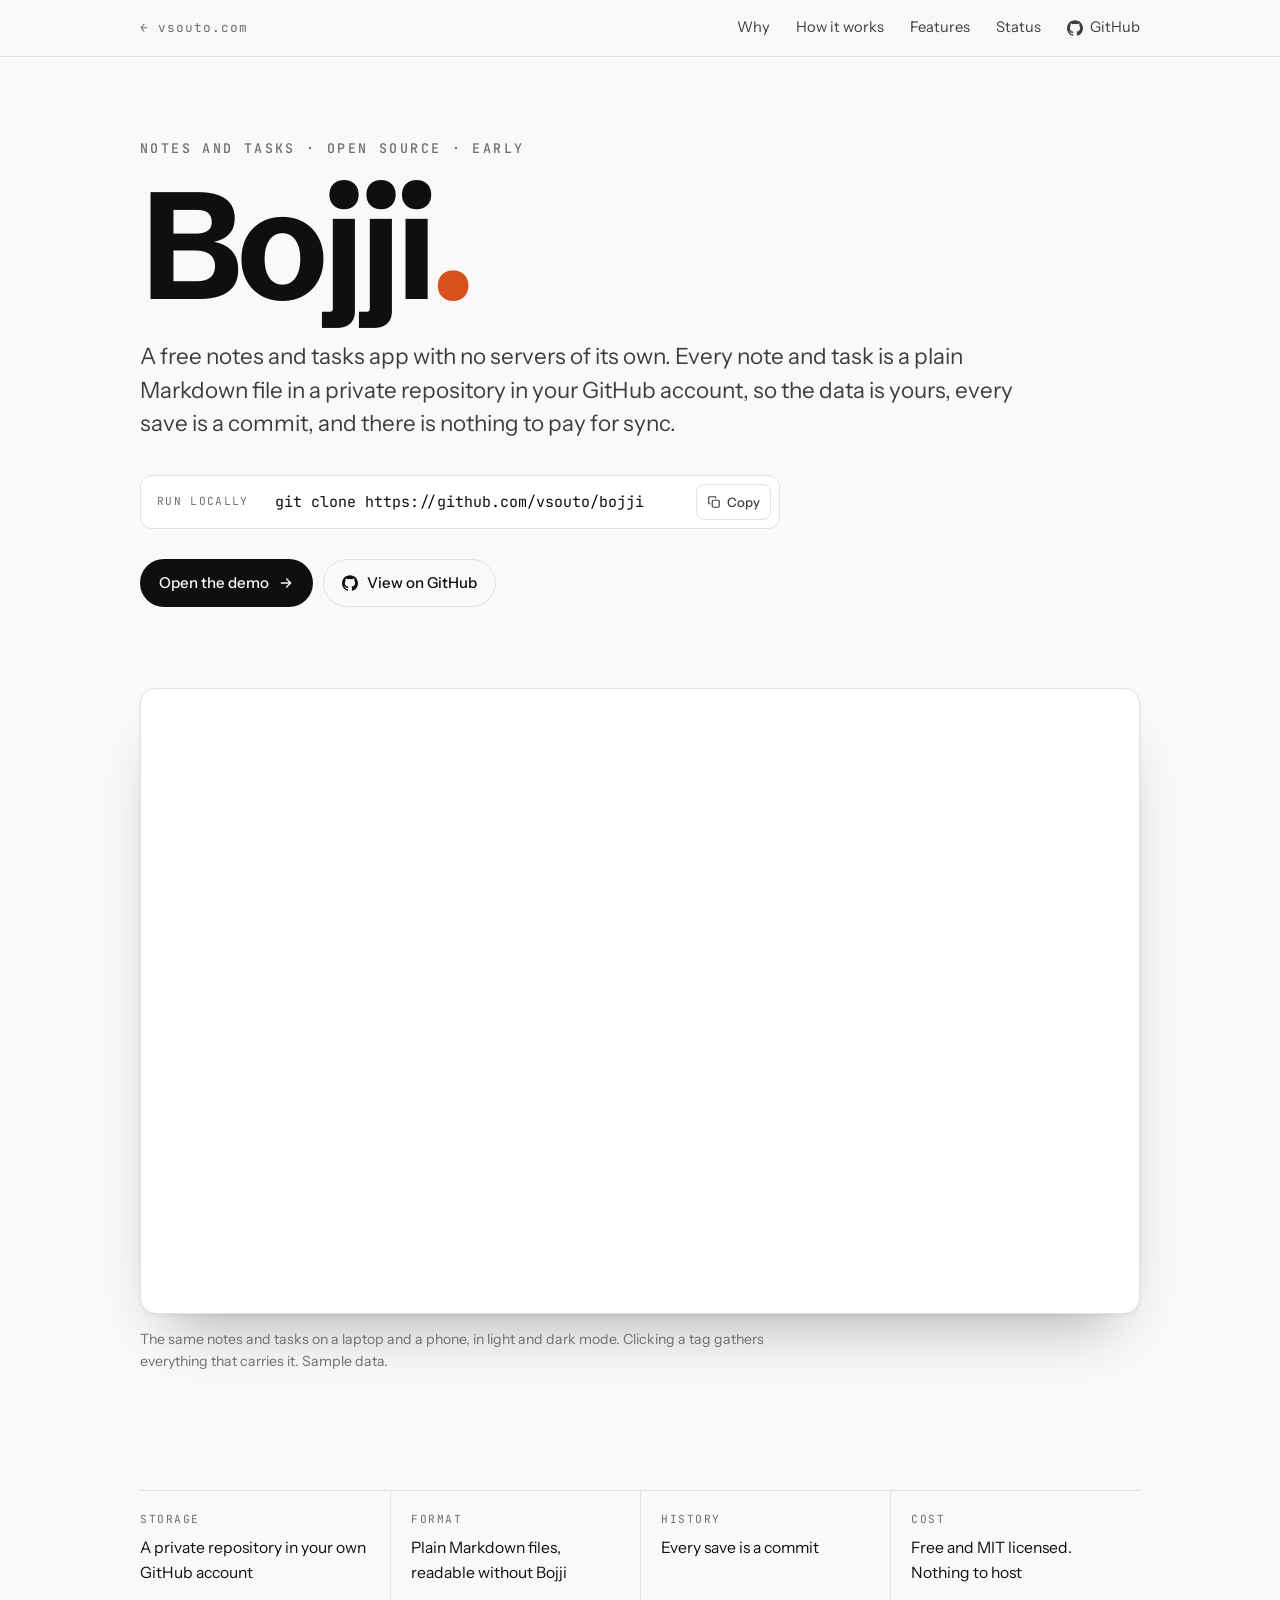
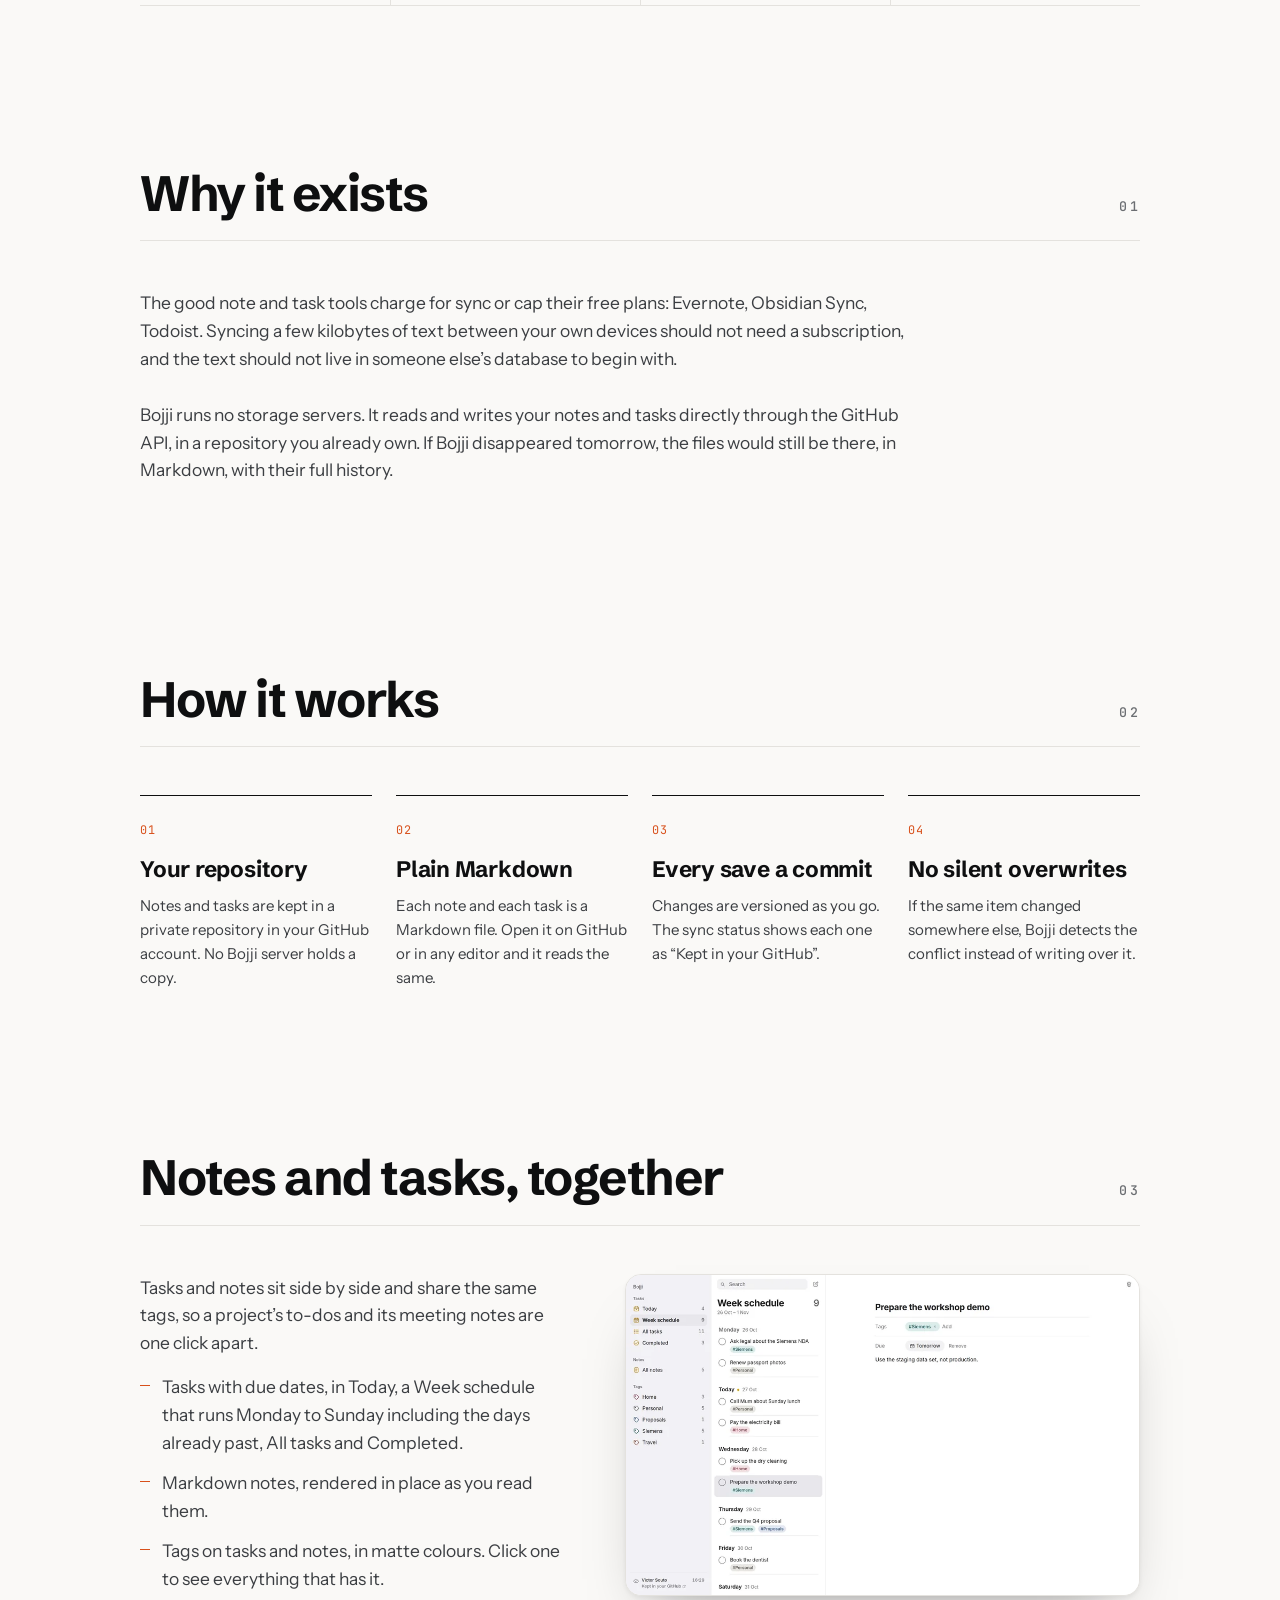
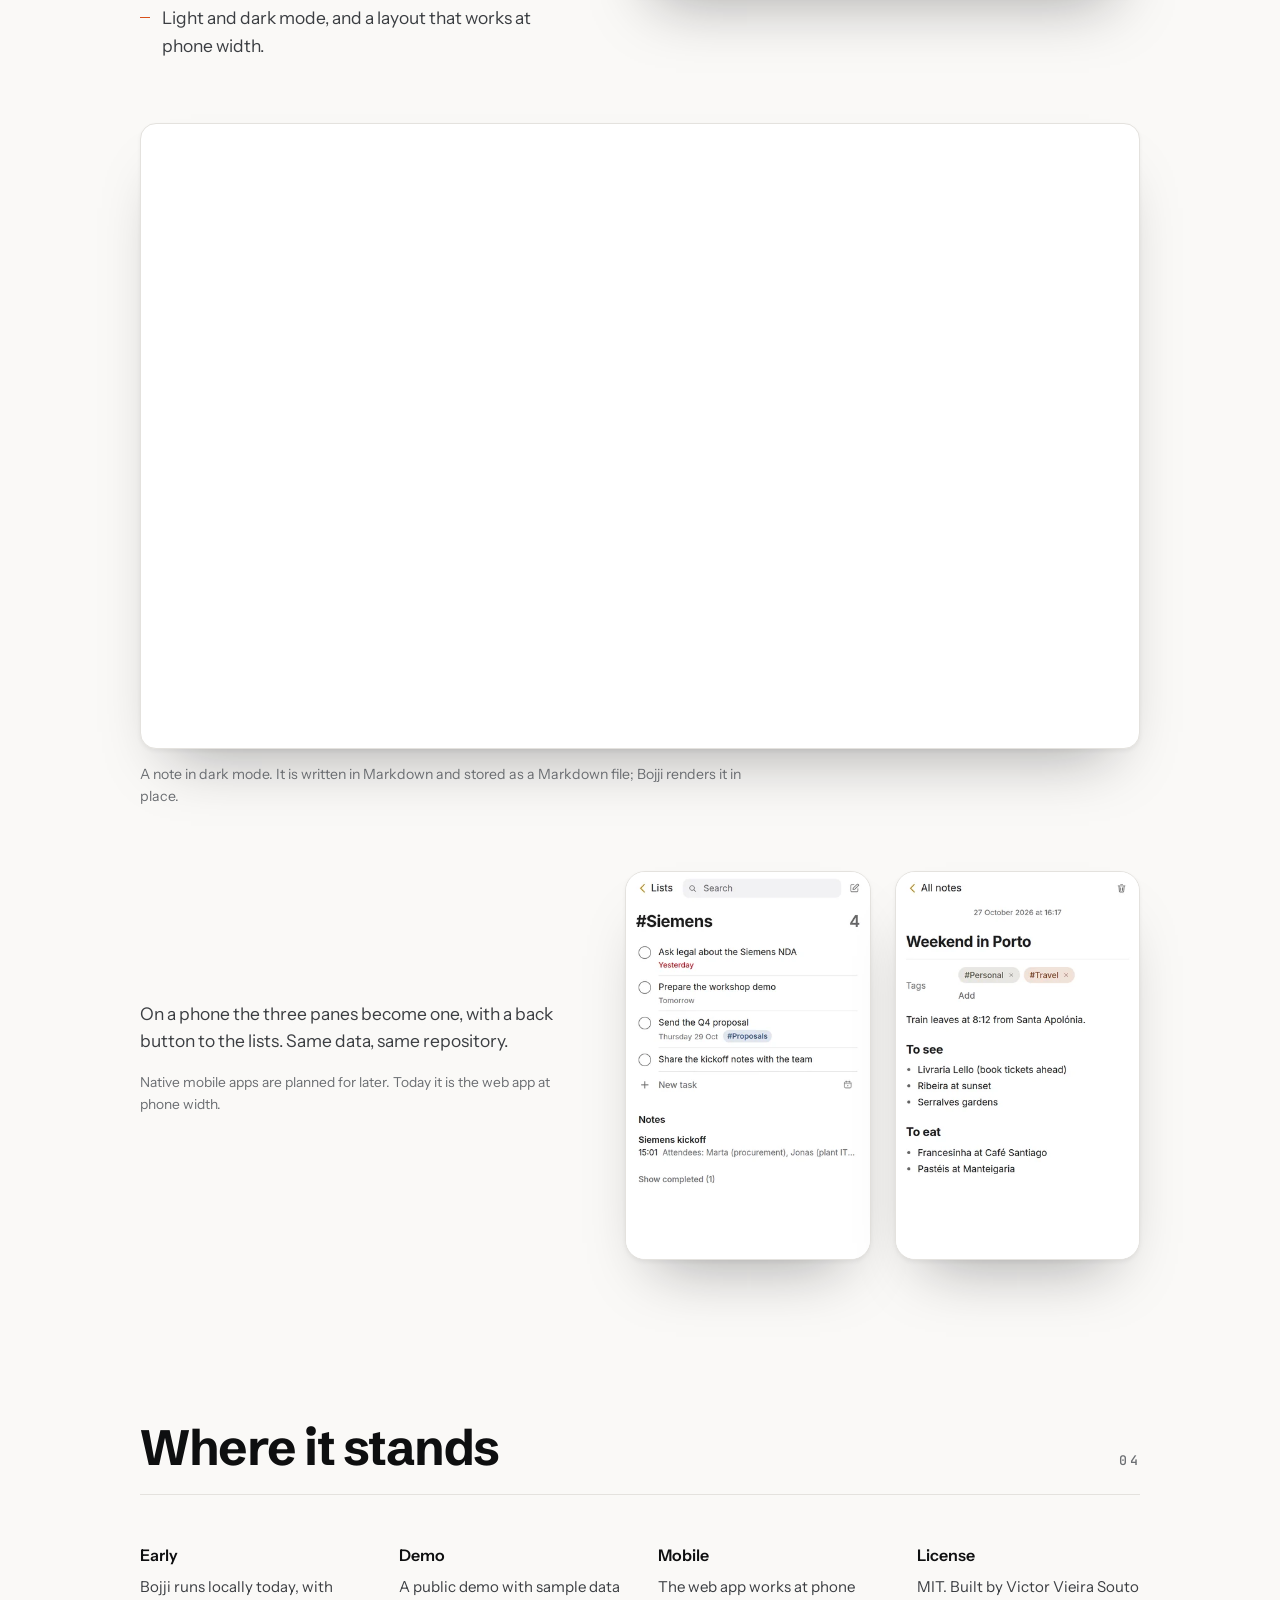
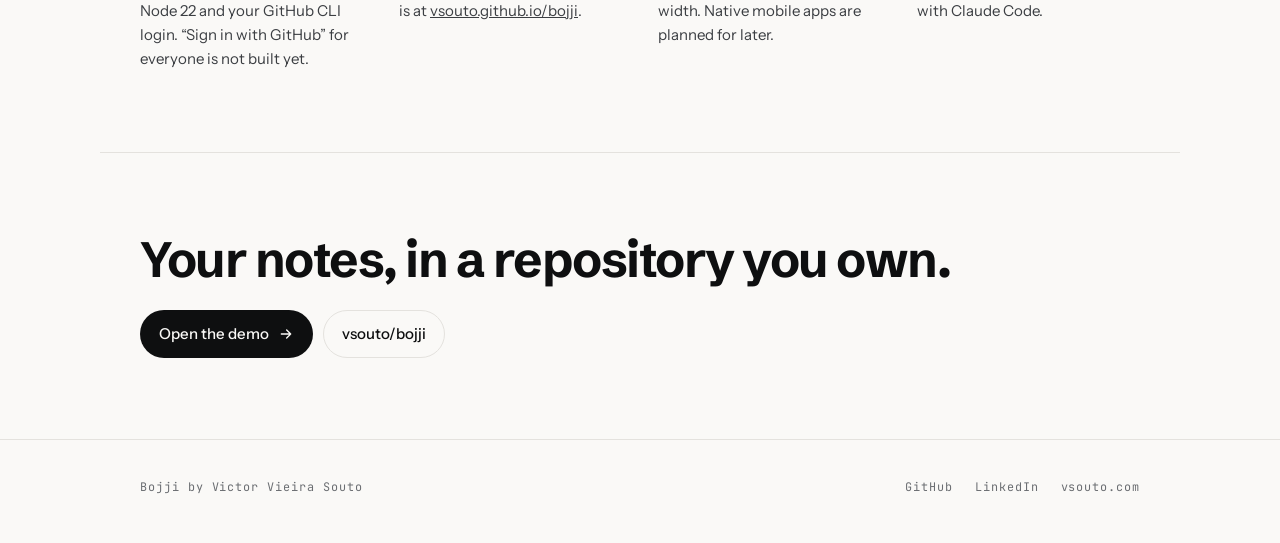
==== commit a457cc28: "Bojji: laptop and phone hero, new social card and home cover Co-Authored-By: Claude Opus 5.5 <norepl" ====
--- a/projects/bojji.html
+++ b/projects/bojji.html
@@ -18,7 +18,7 @@
 <meta property="og:image" content="https://vsouto.com/assets/projects/bojji/og.png">
 <meta property="og:image:width" content="1200">
 <meta property="og:image:height" content="630">
-<meta property="og:image:alt" content="Bojji showing the Siemens tag: four open tasks with due dates, a note, and the task Send the Q4 proposal open with its tags and due date.">
+<meta property="og:image:alt" content="Bojji: free notes and tasks that live in your own GitHub. The app on a laptop in light mode and a phone in dark mode.">
 <meta name="twitter:card" content="summary_large_image">
 <meta name="twitter:title" content="Bojji — notes and tasks kept in your own GitHub">
 <meta name="twitter:description" content="Free and open source. Notes and tasks as plain Markdown in a private repository you own, with every save a commit. No storage servers, nothing to pay for sync.">
@@ -31,7 +31,7 @@
 <link rel="stylesheet" href="/assets/css/site.css">
 <!-- Shares the product-page layout of the c4x page. -->
 <link rel="stylesheet" href="/assets/css/c4x.css">
-<link rel="preload" as="image" type="image/webp" imagesrcset="/assets/projects/bojji/tag-light-960.webp 960w, /assets/projects/bojji/tag-light-1600.webp 1600w" imagesizes="(min-width: 1120px) 1040px, calc(100vw - 40px)">
+<link rel="preload" as="image" type="image/webp" imagesrcset="/assets/projects/bojji/hero-960.webp 960w, /assets/projects/bojji/hero-1600.webp 1600w, /assets/projects/bojji/hero-2400.webp 2400w" imagesizes="(min-width: 1120px) 1040px, calc(100vw - 40px)">
 
 <script type="application/ld+json">
 {
@@ -129,8 +129,8 @@
   </section>
 
   <figure class="x-shot x-shot-hero shell">
-    <picture class=""><source type="image/webp" srcset="/assets/projects/bojji/tag-light-960.webp 960w, /assets/projects/bojji/tag-light-1600.webp 1600w" sizes="(min-width: 1120px) 1040px, calc(100vw - 40px)"><img src="/assets/projects/bojji/tag-light.png" width="1600" height="1000" alt="Bojji with the Siemens tag selected: four open tasks with their due dates, the Siemens kickoff note below them, and the task Send the Q4 proposal open with its tags and a due date of Thursday 29 October." loading="eager" fetchpriority="high" decoding="async"></picture>
-    <figcaption>Clicking a tag gathers everything that carries it: open tasks, notes and, one click away, the completed ones. Sample data.</figcaption>
+    <picture class=""><source type="image/webp" srcset="/assets/projects/bojji/hero-960.webp 960w, /assets/projects/bojji/hero-1600.webp 1600w, /assets/projects/bojji/hero-2400.webp 2400w" sizes="(min-width: 1120px) 1040px, calc(100vw - 40px)"><img src="/assets/projects/bojji/hero.jpg" width="1600" height="1000" alt="Bojji on a laptop and a phone. On the laptop, in light mode, the Siemens tag gathers four open tasks and the Siemens kickoff note, open beside them with its Decisions and Open questions. On the phone, in dark mode, the note Weekend in Porto with Personal and Travel tags." loading="eager" fetchpriority="high" decoding="async"></picture>
+    <figcaption>The same notes and tasks on a laptop and a phone, in light and dark mode. Clicking a tag gathers everything that carries it. Sample data.</figcaption>
   </figure>
 
   <section class="shell x-facts" aria-label="At a glance">
--- a/assets/css/site.css
+++ b/assets/css/site.css
@@ -224,6 +224,29 @@
   max-width:640px;
 }
 
+.intro{
+  display:grid;
+  gap:22px;
+  align-items:start;
+}
+@media (min-width:640px){
+  .intro{grid-template-columns:148px 1fr; gap:28px}
+}
+.portrait{
+  display:block;
+  width:112px;
+  height:auto;
+  aspect-ratio:4/5;
+  object-fit:cover;
+  border-radius:14px;
+  border:1px solid var(--hairline);
+  box-shadow:var(--lift);
+  background:#111314;
+}
+@media (min-width:640px){
+  .portrait{width:100%}
+}
+
 .card-title{
   font-family:"Schibsted Grotesk","Instrument Sans",sans-serif;
   font-weight:700;
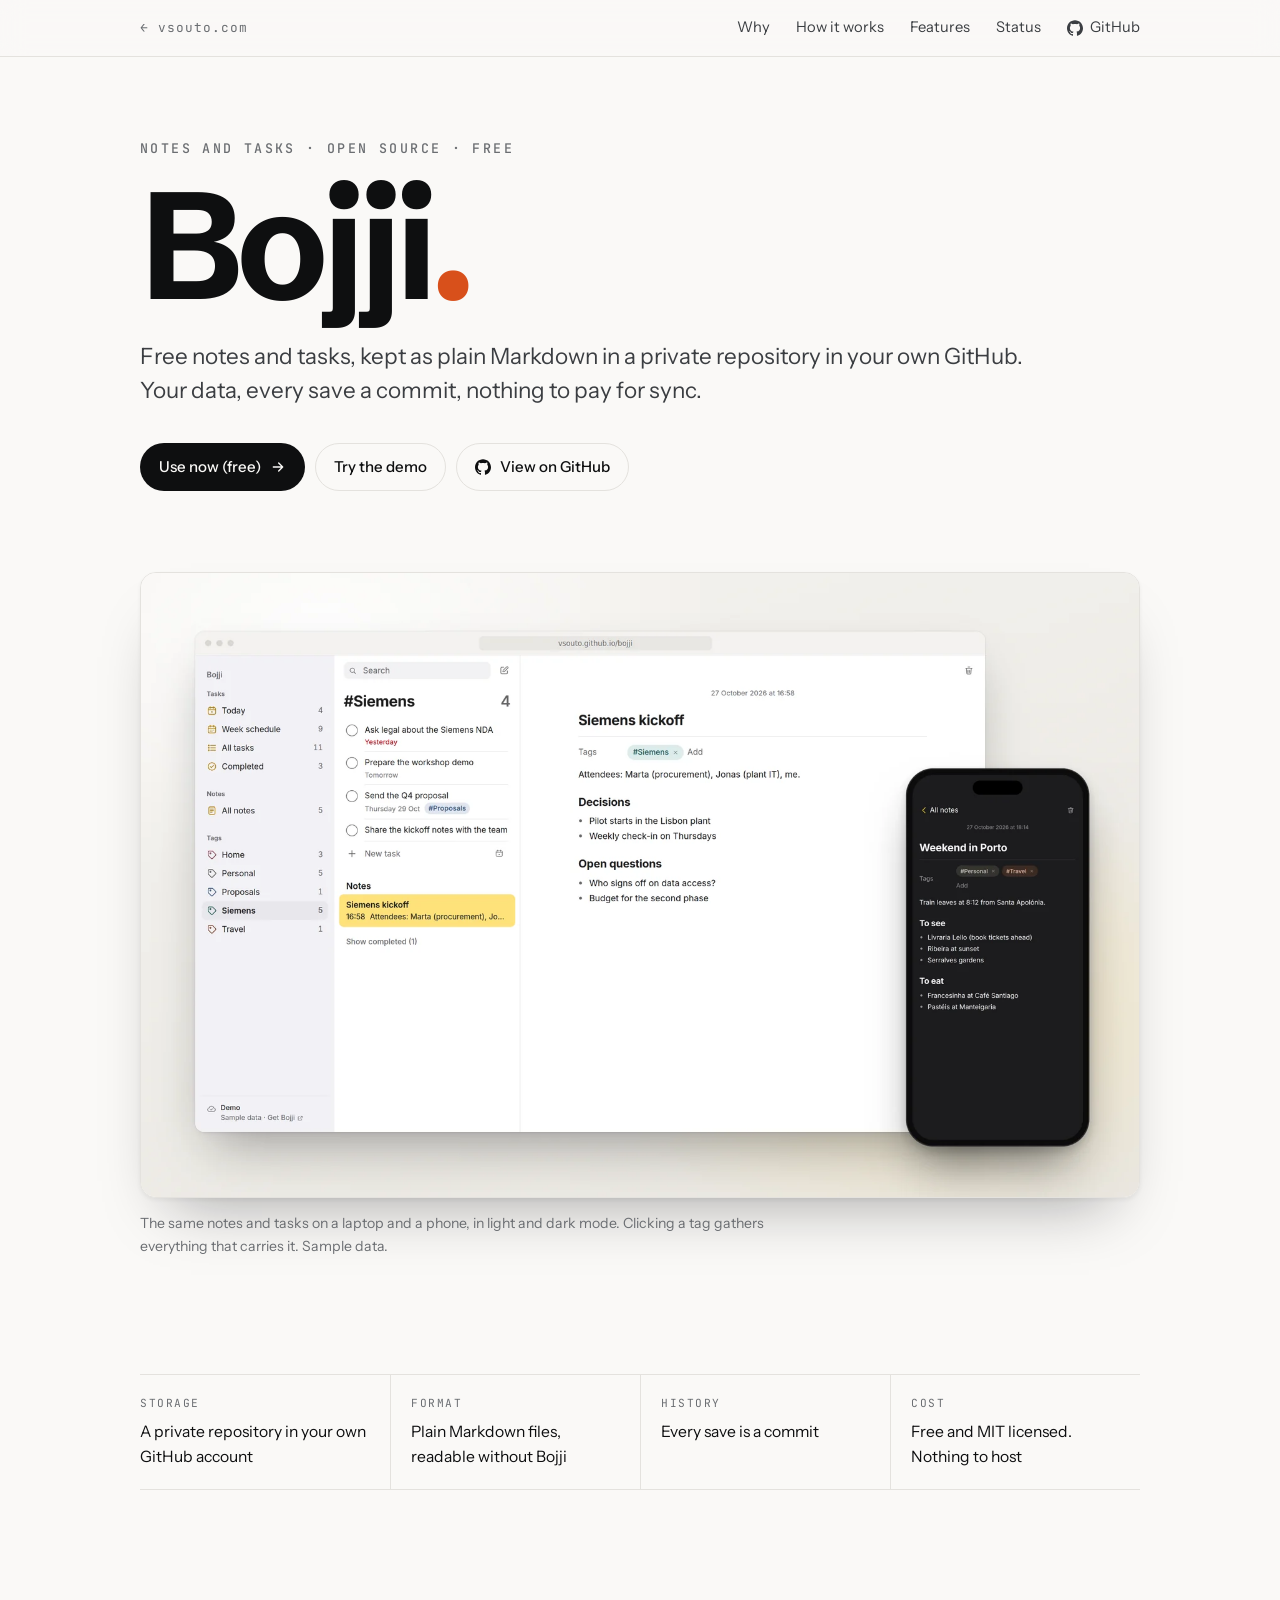
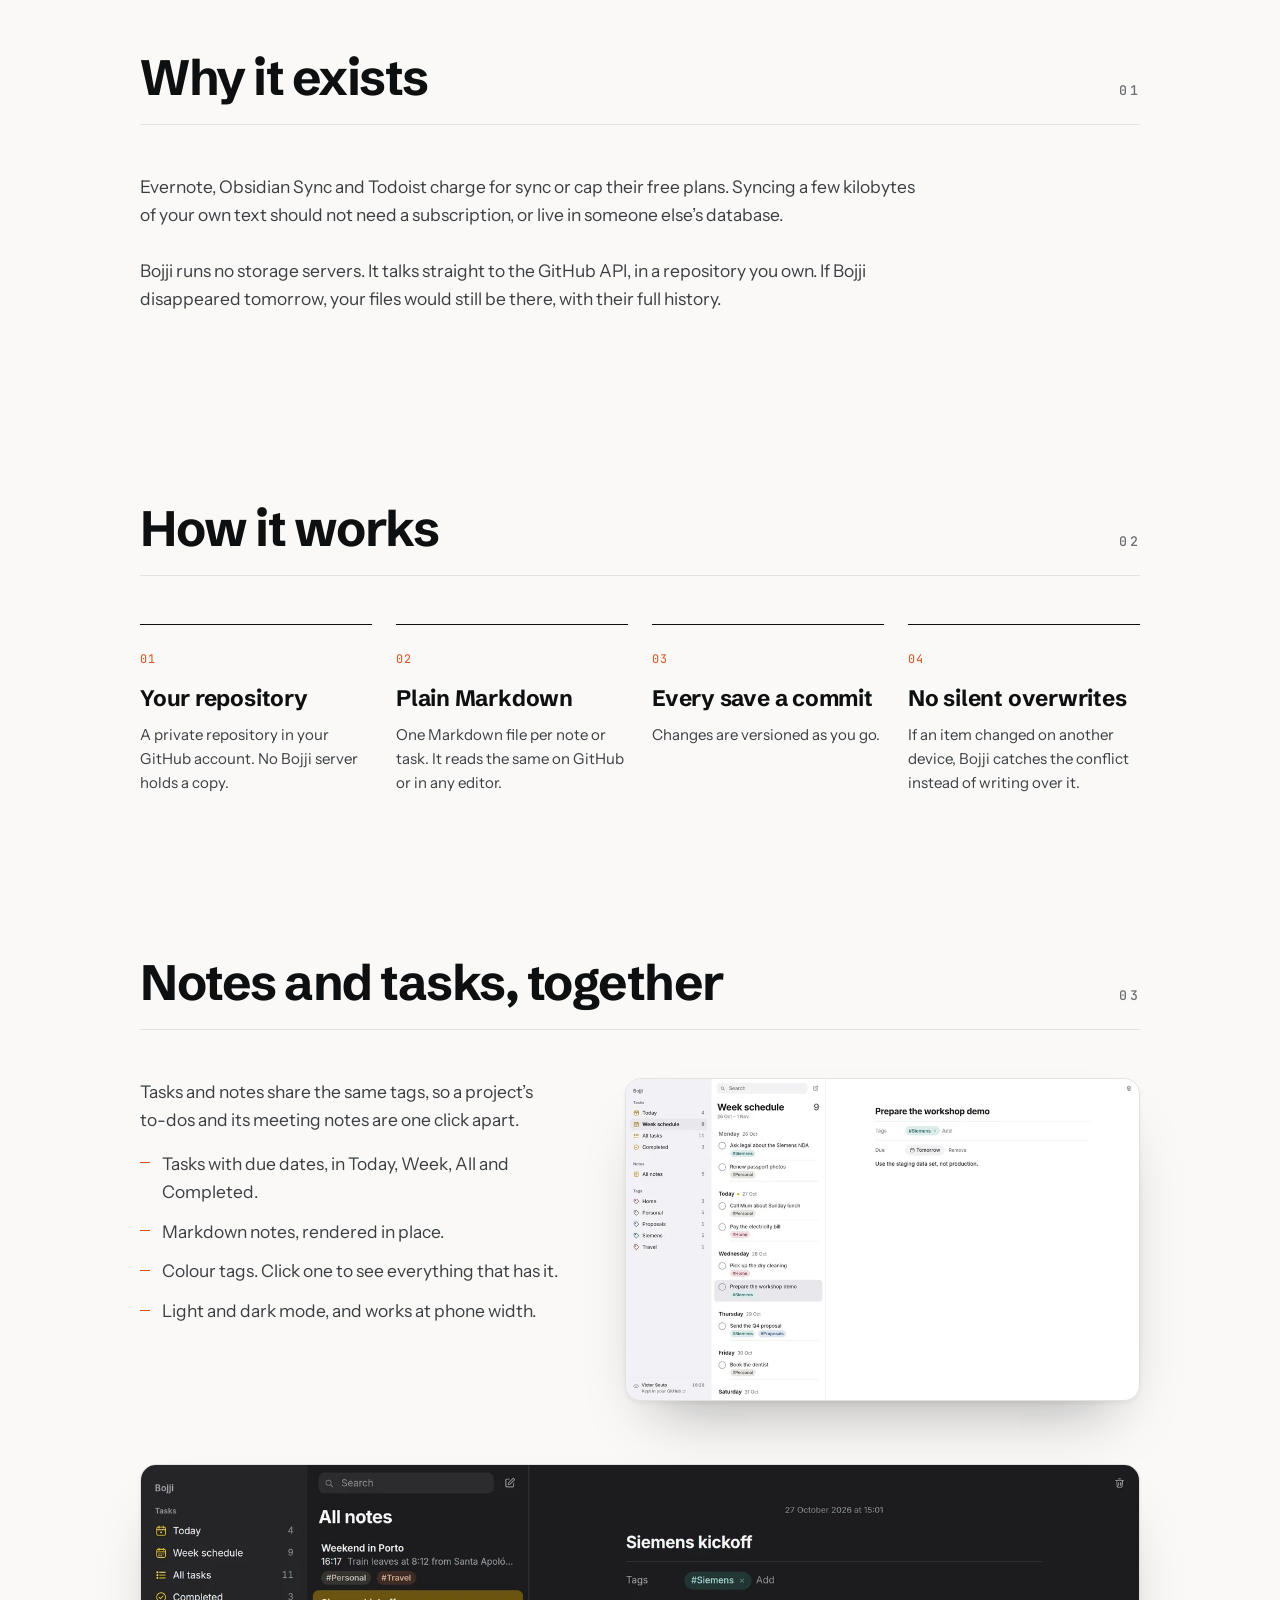
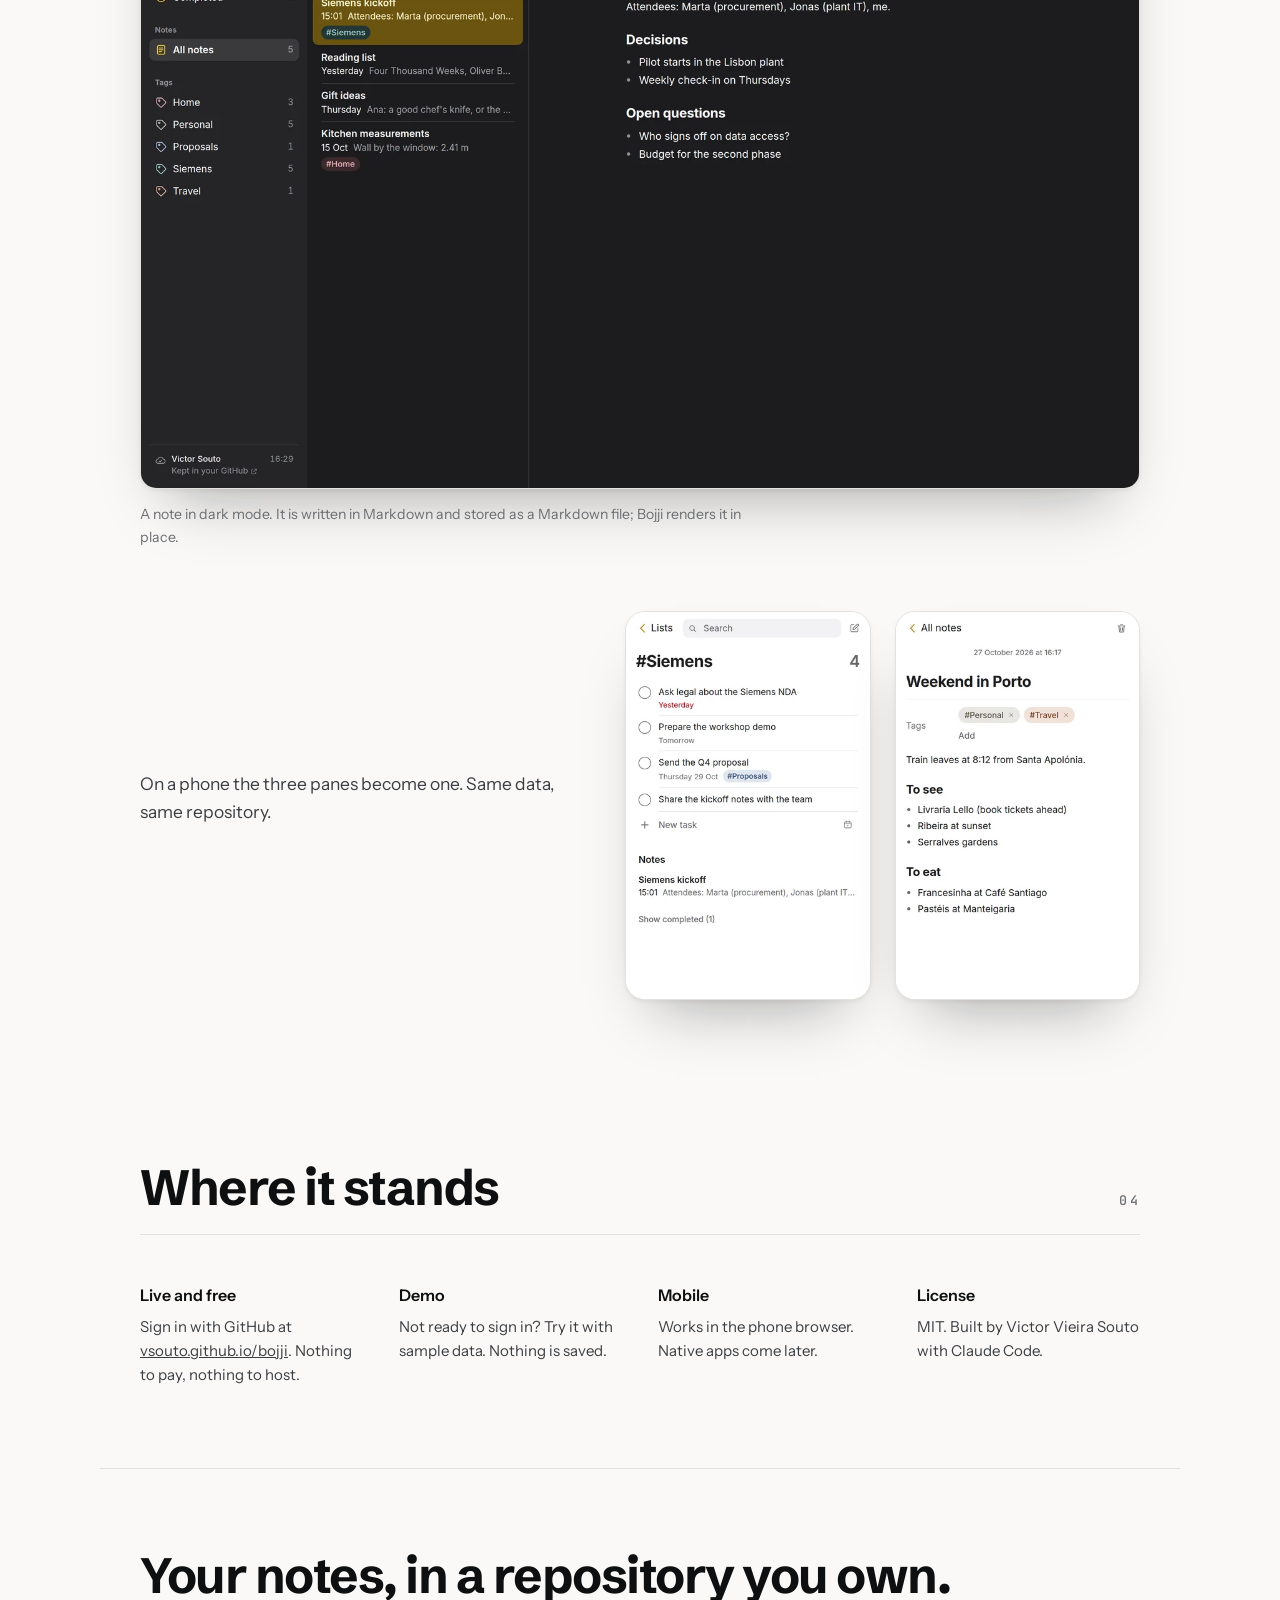
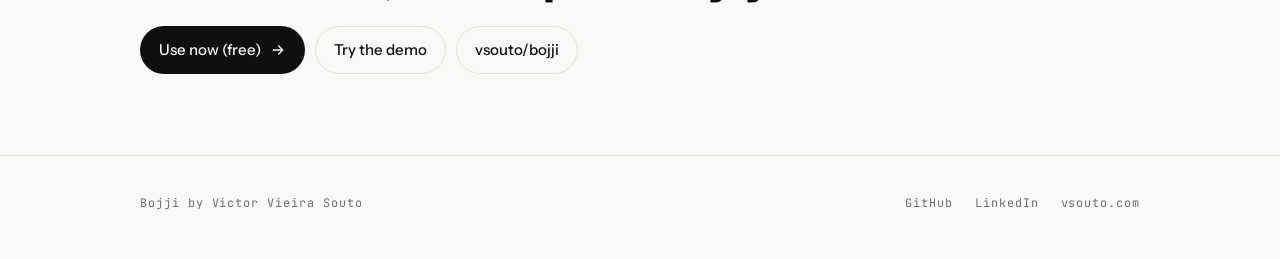
==== commit 4647c462: "Bojji: it's live and free. Use now button, leaner copy Co-Authored-By: Claude Opus 5.5 <noreply@anth" ====
--- a/projects/bojji.html
+++ b/projects/bojji.html
@@ -114,16 +114,14 @@
 <main>
 
   <section class="x-hero shell" aria-labelledby="x-title">
-    <p class="eyebrow">Notes and tasks · Open source · Early</p>
+    <p class="eyebrow">Notes and tasks · Open source · Free</p>
     <h1 id="x-title" class="x-name">Bojji<span>.</span></h1>
-    <p class="x-lede">A free notes and tasks app with no servers of its own. Every note and task is a plain Markdown file in a private repository in your GitHub account, so the data is yours, every save is a commit, and there is nothing to pay for sync.</p>
-
-    <div class="x-install">
-      <div class="cmd"><span class="cmd-label">Run locally</span><code id="cmd-clone">git clone https://github.com/vsouto/bojji</code><button type="button" class="cmd-copy" data-copy="cmd-clone" aria-label="Copy clone command"><svg viewBox="0 0 24 24" fill="none" stroke="currentColor" stroke-width="2" stroke-linecap="round" stroke-linejoin="round" aria-hidden="true"><rect x="9" y="9" width="12" height="12" rx="2"/><path d="M5 15H4a1 1 0 0 1-1-1V4a1 1 0 0 1 1-1h10a1 1 0 0 1 1 1v1"/></svg><span>Copy</span></button></div>
-    </div>
+    <p class="x-lede">Free notes and tasks, kept as plain Markdown in a private repository in your own GitHub. Your data, every save a commit, nothing to pay for sync.</p>
+
 
     <div class="link-row">
-      <a class="btn btn-solid" href="https://vsouto.github.io/bojji/" target="_blank" rel="noopener noreferrer">Open the demo <svg viewBox="0 0 24 24" fill="none" stroke="currentColor" stroke-width="2" stroke-linecap="round" stroke-linejoin="round" aria-hidden="true"><path d="M5 12h14M13 6l6 6-6 6"/></svg></a>
+      <a class="btn btn-solid" href="https://vsouto.github.io/bojji/" target="_blank" rel="noopener noreferrer">Use now (free) <svg viewBox="0 0 24 24" fill="none" stroke="currentColor" stroke-width="2" stroke-linecap="round" stroke-linejoin="round" aria-hidden="true"><path d="M5 12h14M13 6l6 6-6 6"/></svg></a>
+      <a class="btn btn-ghost" href="https://vsouto.github.io/bojji/" target="_blank" rel="noopener noreferrer">Try the demo</a>
       <a class="btn btn-ghost" href="https://github.com/vsouto/bojji" target="_blank" rel="noopener noreferrer"><svg viewBox="0 0 24 24" fill="currentColor" aria-hidden="true"><path d="M12 .297c-6.63 0-12 5.373-12 12 0 5.303 3.438 9.8 8.205 11.385.6.113.82-.258.82-.577 0-.285-.01-1.04-.015-2.04-3.338.724-4.042-1.61-4.042-1.61C4.422 18.07 3.633 17.7 3.633 17.7c-1.087-.744.084-.729.084-.729 1.205.084 1.838 1.236 1.838 1.236 1.07 1.835 2.809 1.305 3.495.998.108-.776.417-1.305.76-1.605-2.665-.3-5.466-1.332-5.466-5.93 0-1.31.465-2.38 1.235-3.22-.135-.303-.54-1.523.105-3.176 0 0 1.005-.322 3.3 1.23.96-.267 1.98-.399 3-.405 1.02.006 2.04.138 3 .405 2.28-1.552 3.285-1.23 3.285-1.23.645 1.653.24 2.873.12 3.176.765.84 1.23 1.91 1.23 3.22 0 4.61-2.805 5.625-5.475 5.92.42.36.81 1.096.81 2.22 0 1.606-.015 2.896-.015 3.286 0 .315.21.69.825.57C20.565 22.092 24 17.592 24 12.297c0-6.627-5.373-12-12-12"/></svg>View on GitHub</a>
     </div>
   </section>
@@ -144,17 +142,17 @@
 
   <section id="why" class="shell" aria-labelledby="why-title">
     <div class="section-head"><h2 id="why-title">Why it exists</h2><p class="eyebrow">01</p></div>
-    <p class="x-intro">The good note and task tools charge for sync or cap their free plans: Evernote, Obsidian Sync, Todoist. Syncing a few kilobytes of text between your own devices should not need a subscription, and the text should not live in someone else&#8217;s database to begin with.</p>
-    <p class="x-intro">Bojji runs no storage servers. It reads and writes your notes and tasks directly through the GitHub API, in a repository you already own. If Bojji disappeared tomorrow, the files would still be there, in Markdown, with their full history.</p>
+    <p class="x-intro">Evernote, Obsidian Sync and Todoist charge for sync or cap their free plans. Syncing a few kilobytes of your own text should not need a subscription, or live in someone else&#8217;s database.</p>
+    <p class="x-intro">Bojji runs no storage servers. It talks straight to the GitHub API, in a repository you own. If Bojji disappeared tomorrow, your files would still be there, with their full history.</p>
   </section>
 
   <section id="how" class="shell" aria-labelledby="how-title">
     <div class="section-head"><h2 id="how-title">How it works</h2><p class="eyebrow">02</p></div>
     <ol class="x-steps">
-      <li><h3>Your repository</h3><p>Notes and tasks are kept in a private repository in your GitHub account. No Bojji server holds a copy.</p></li>
-      <li><h3>Plain Markdown</h3><p>Each note and each task is a Markdown file. Open it on GitHub or in any editor and it reads the same.</p></li>
-      <li><h3>Every save a commit</h3><p>Changes are versioned as you go. The sync status shows each one as &#8220;Kept in your GitHub&#8221;.</p></li>
-      <li><h3>No silent overwrites</h3><p>If the same item changed somewhere else, Bojji detects the conflict instead of writing over it.</p></li>
+      <li><h3>Your repository</h3><p>A private repository in your GitHub account. No Bojji server holds a copy.</p></li>
+      <li><h3>Plain Markdown</h3><p>One Markdown file per note or task. It reads the same on GitHub or in any editor.</p></li>
+      <li><h3>Every save a commit</h3><p>Changes are versioned as you go.</p></li>
+      <li><h3>No silent overwrites</h3><p>If an item changed on another device, Bojji catches the conflict instead of writing over it.</p></li>
     </ol>
   </section>
 
@@ -162,12 +160,12 @@
     <div class="section-head"><h2 id="features-title">Notes and tasks, together</h2><p class="eyebrow">03</p></div>
     <div class="x-cols x-cols-top">
       <div class="x-copy">
-        <p>Tasks and notes sit side by side and share the same tags, so a project&#8217;s to-dos and its meeting notes are one click apart.</p>
+        <p>Tasks and notes share the same tags, so a project&#8217;s to-dos and its meeting notes are one click apart.</p>
         <ul class="x-list">
-          <li>Tasks with due dates, in Today, a Week schedule that runs Monday to Sunday including the days already past, All tasks and Completed.</li>
-          <li>Markdown notes, rendered in place as you read them.</li>
-          <li>Tags on tasks and notes, in matte colours. Click one to see everything that has it.</li>
-          <li>Light and dark mode, and a layout that works at phone width.</li>
+          <li>Tasks with due dates, in Today, Week, All and Completed.</li>
+          <li>Markdown notes, rendered in place.</li>
+          <li>Colour tags. Click one to see everything that has it.</li>
+          <li>Light and dark mode, and works at phone width.</li>
         </ul>
       </div>
       <figure class="x-shot">
@@ -182,8 +180,7 @@
 
     <div class="x-cols x-phones">
       <div class="x-copy">
-        <p>On a phone the three panes become one, with a back button to the lists. Same data, same repository.</p>
-        <p class="x-note">Native mobile apps are planned for later. Today it is the web app at phone width.</p>
+        <p>On a phone the three panes become one. Same data, same repository.</p>
       </div>
       <div class="x-pair">
         <figure class="x-shot">
@@ -199,9 +196,9 @@
   <section id="status" class="shell" aria-labelledby="status-title">
     <div class="section-head"><h2 id="status-title">Where it stands</h2><p class="eyebrow">04</p></div>
     <div class="x-faq">
-      <div><h3>Early</h3><p>Bojji runs locally today, with Node 22 and your GitHub CLI login. &#8220;Sign in with GitHub&#8221; for everyone is not built yet.</p></div>
-      <div><h3>Demo</h3><p>A public demo with sample data is at <a href="https://vsouto.github.io/bojji/" target="_blank" rel="noopener noreferrer">vsouto.github.io/bojji</a>.</p></div>
-      <div><h3>Mobile</h3><p>The web app works at phone width. Native mobile apps are planned for later.</p></div>
+      <div><h3>Live and free</h3><p>Sign in with GitHub at <a href="https://vsouto.github.io/bojji/" target="_blank" rel="noopener noreferrer">vsouto.github.io/bojji</a>. Nothing to pay, nothing to host.</p></div>
+      <div><h3>Demo</h3><p>Not ready to sign in? Try it with sample data. Nothing is saved.</p></div>
+      <div><h3>Mobile</h3><p>Works in the phone browser. Native apps come later.</p></div>
       <div><h3>License</h3><p>MIT. Built by Victor Vieira Souto with Claude Code.</p></div>
     </div>
   </section>
@@ -209,7 +206,8 @@
   <section class="shell x-end" aria-labelledby="end-title">
     <h2 id="end-title">Your notes, in a repository you own.</h2>
     <div class="link-row">
-      <a class="btn btn-solid" href="https://vsouto.github.io/bojji/" target="_blank" rel="noopener noreferrer">Open the demo <svg viewBox="0 0 24 24" fill="none" stroke="currentColor" stroke-width="2" stroke-linecap="round" stroke-linejoin="round" aria-hidden="true"><path d="M5 12h14M13 6l6 6-6 6"/></svg></a>
+      <a class="btn btn-solid" href="https://vsouto.github.io/bojji/" target="_blank" rel="noopener noreferrer">Use now (free) <svg viewBox="0 0 24 24" fill="none" stroke="currentColor" stroke-width="2" stroke-linecap="round" stroke-linejoin="round" aria-hidden="true"><path d="M5 12h14M13 6l6 6-6 6"/></svg></a>
+      <a class="btn btn-ghost" href="https://vsouto.github.io/bojji/" target="_blank" rel="noopener noreferrer">Try the demo</a>
       <a class="btn btn-ghost" href="https://github.com/vsouto/bojji" target="_blank" rel="noopener noreferrer">vsouto/bojji</a>
     </div>
   </section>
--- a/assets/css/site.css
+++ b/assets/css/site.css
@@ -589,6 +589,7 @@
 
 /* honeypot: present for bots, gone for people and screen readers */
 .hp{position:absolute; left:-9999px; width:1px; height:1px; overflow:hidden}
+.sheet-captcha:not(:empty){margin-top:4px}
 
 .sheet-foot{
   display:flex;
